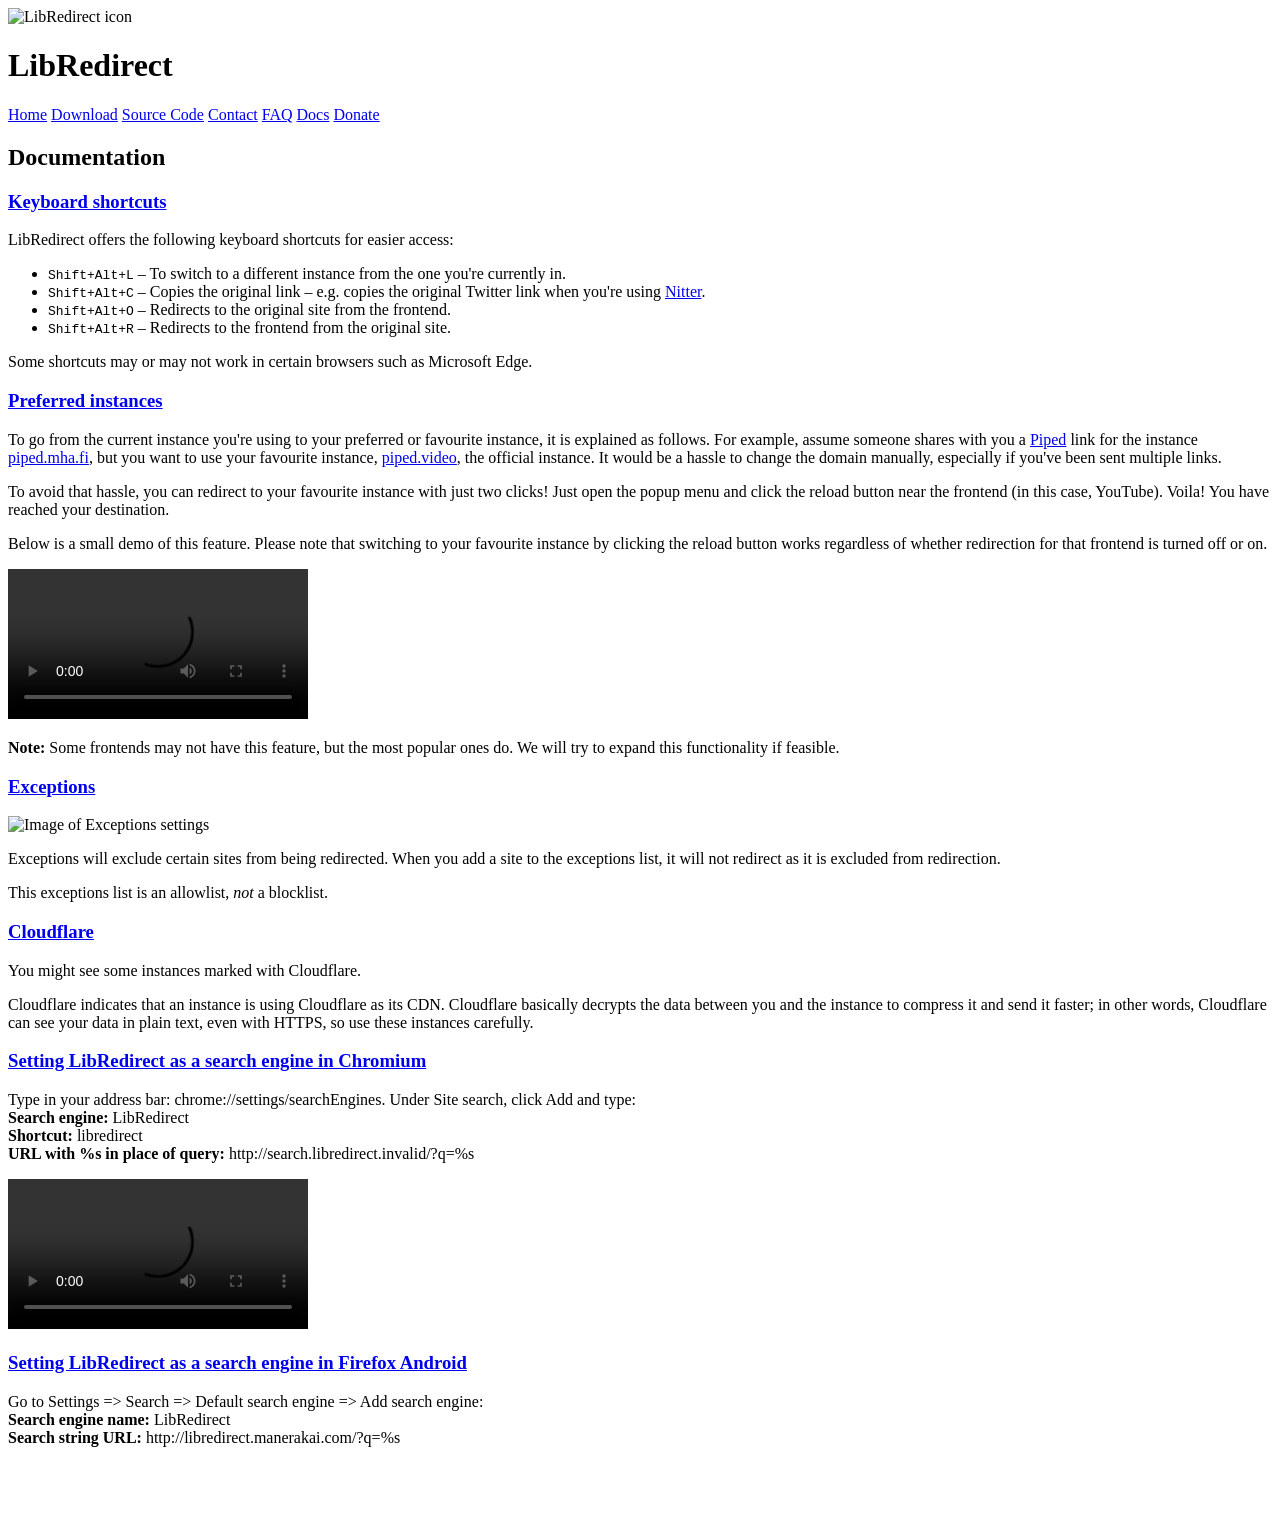
==== docs.html @ ccd25768 "Merge pull request #15 from joaoportela/master Fix invalid/broken links, updated to libredirect.mane" ====
<!DOCTYPE html>
<html lang="en">

<head>
  <meta charset="UTF-8">
  <meta name="viewport" content="width=device-width, initial-scale=1.0">
  <meta name="robots" content="index, follow">
  <link rel="stylesheet" href="css/style.css">
  <link rel="icon" type="image/x-icon" href="img/icon.svg">
  <link rel="canonical" href="https://libredirect.manerakai.com">
  <meta property="og:type" content="website">
  <meta property="og:title" content="LibRedirect – Privacy-friendly Redirector">
  <meta property="og:site_name" content="libredirect.manerakai.com">
  <meta property="og:description"
    content="A web extension that redirects YouTube, Twitter, Instagram, etc. requests to alternative privacy-friendly frontends">
  <title>Docs</title>
  <meta name="referrer" content="same-origin">
  <meta http-equiv="Content-Security-Policy"
    content=" default-src 'none' base-uri 'self' script-src 'none' form-action 'none' frame-ancestors 'none' ">
</head>

<body>
  <div id="body">
    <div id="logo"><img src="img/icon.svg" width="160" height="160" alt="LibRedirect icon">
      <h1>LibRedirect</h1>
    </div>
    <div class="nav_bar">
      <a href="./index.html">Home</a>
      <a href="./download.html">Download</a>
      <a href="./source_code.html">Source Code</a>
      <a href="./contact.html">Contact</a>
      <a href="./faq.html">FAQ</a>
      <a href="./docs.html" style="font-weight: bold;">Docs</a>
      <a href="./donate.html">Donate</a>
    </div>
    <h2>Documentation</h2>
    <h3 id="Keyboard_Shortcuts"><a href="#Keyboard_Shortcuts">Keyboard shortcuts</a></h3>
    <p>LibRedirect offers the following keyboard shortcuts for easier access:</p>
    <ul>
      <li>
        <code>Shift+Alt+L</code> – To switch to a different instance from the one you're currently in.
      </li>
      <li>
        <code>Shift+Alt+C</code> – Copies the original link – e.g. copies the original Twitter link
        when you're using <a href="https://github.com/zedeus/nitter">Nitter</a>.
      </li>
      <li>
        <code>Shift+Alt+O</code> – Redirects to the original site from the frontend.
      </li>
      <li>
        <code>Shift+Alt+R</code> – Redirects to the frontend from the original site.
      </li>
    </ul>
    <p>Some shortcuts may or may not work in certain browsers such as Microsoft Edge.</p>

    <h3 id="preferred"><a href="#preferred">Preferred instances</a></h3>
    <p>To go from the current instance you're using to your preferred or favourite instance, it is explained as follows.
      For example, assume someone shares with you a <a href="https://github.com/TeamPiped/Piped">Piped</a> link for the
      instance
      <a href="https://piped.mha.fi">piped.mha.fi</a>, but you want to use your favourite instance,
      <a href="https://piped.video">piped.video</a>, the official instance. It would be a hassle to change the domain
      manually,
      especially if you've been sent multiple links.
    </p>
    <p>To avoid that hassle, you can redirect to your favourite instance with just two clicks! Just open the
      popup menu and click the reload button near the frontend (in this case, YouTube). Voila! You have reached your
      destination.</p>

    <p>Below is a small demo of this feature. Please note that switching to your favourite instance by clicking the
      reload button
      works regardless of whether redirection for that frontend is turned off or on.</p>
    <video src="./vids/preferred_instances.webm" type="video/webm" controls></video>

    <p><strong>Note:</strong> Some frontends may not have this feature, but the most popular ones do. We
      will try to expand this functionality if feasible.</p>

    <h3 id="exceptions"><a href="#exceptions">Exceptions</a></h3>
    <div><img class="align" src="img/docs/exceptions.webp" alt="Image of Exceptions settings"></div>
    <p>Exceptions will exclude certain sites from being redirected.
      When you add a site to the exceptions list, it will not redirect as it is excluded from redirection.</p>
    <p>This exceptions list is an allowlist, <em>not</em> a blocklist.</p>

    <h3 id="instances"><a href="#instances">Cloudflare</a></h3>
    <p>You might see some instances marked with <span class="color-c">Cloudflare</span>.</p>
    <p>
      <span class="color-c">Cloudflare</span> indicates that an instance is using Cloudflare as its CDN.
      Cloudflare basically decrypts the data between you and the instance to compress it and send it faster;
      in other words, Cloudflare can see your data in plain text, even with HTTPS, so use these instances carefully.
    </p>

    <h3 id="search_engine_chromium"><a href="#search_engine_chromium">Setting LibRedirect as a search engine in
        Chromium</a></h3>
    <p>Type in your address bar: <span class="yellow">chrome://settings/searchEngines</span>. Under
      <span class="yellow">Site search</span>,
      click <span class="yellow">Add</span> and type:
      <br>
      <strong>Search engine:</strong> LibRedirect<br>
      <strong>Shortcut:</strong> libredirect<br>
      <strong>URL with %s in place of query:</strong> http://search.libredirect.invalid/?q=%s
    </p>
    <video src="./vids/chrome_default_seach_engine.webm" type="video/webm" controls></video>

    <h3 id="search_engine_firefox_android"><a href="#search_engine_firefox_android">Setting LibRedirect as a search
        engine in
        Firefox Android</a></h3>
    <p>Go to Settings => Search => Default search engine => Add search engine:<br>
      <strong>Search engine name:</strong> LibRedirect<br>
      <strong>Search string URL:</strong> http://libredirect.manerakai.com/?q=%s
    </p>
    <br><br><br>
  </div>
</body>

</html>
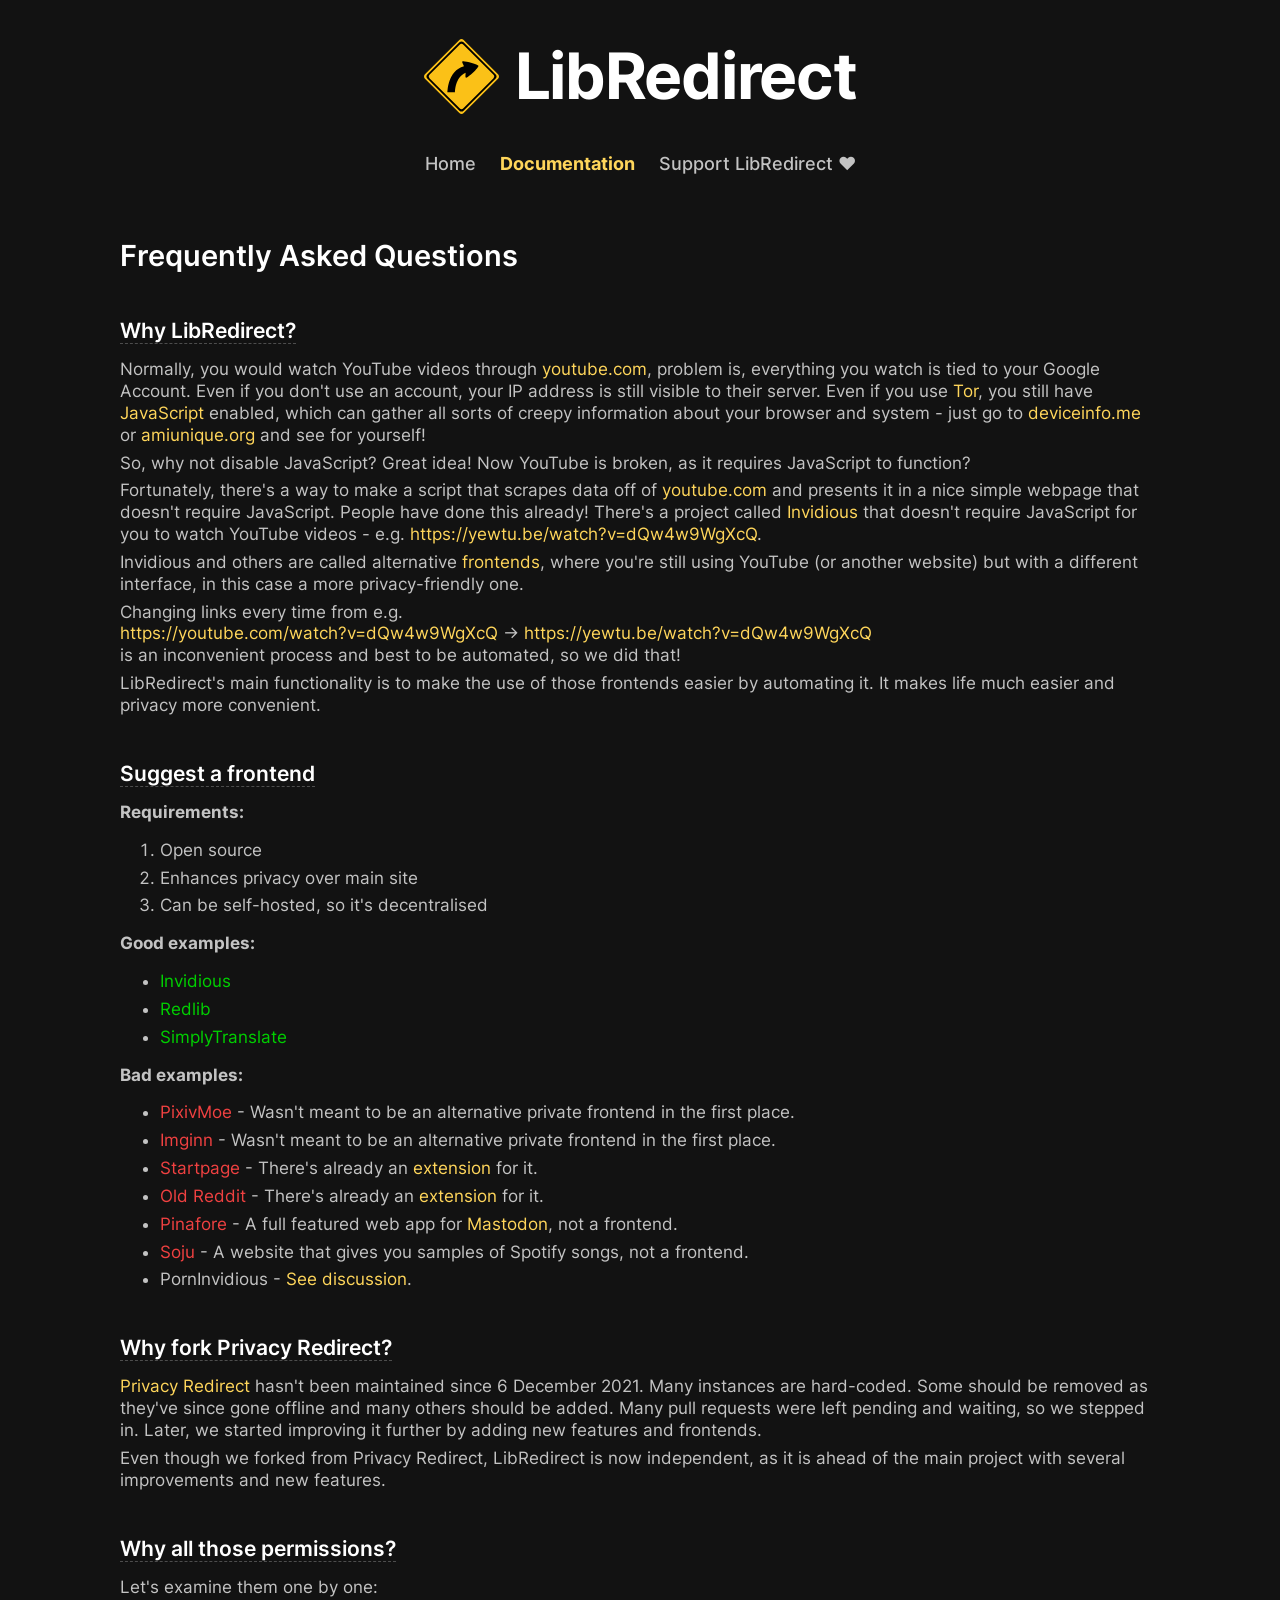
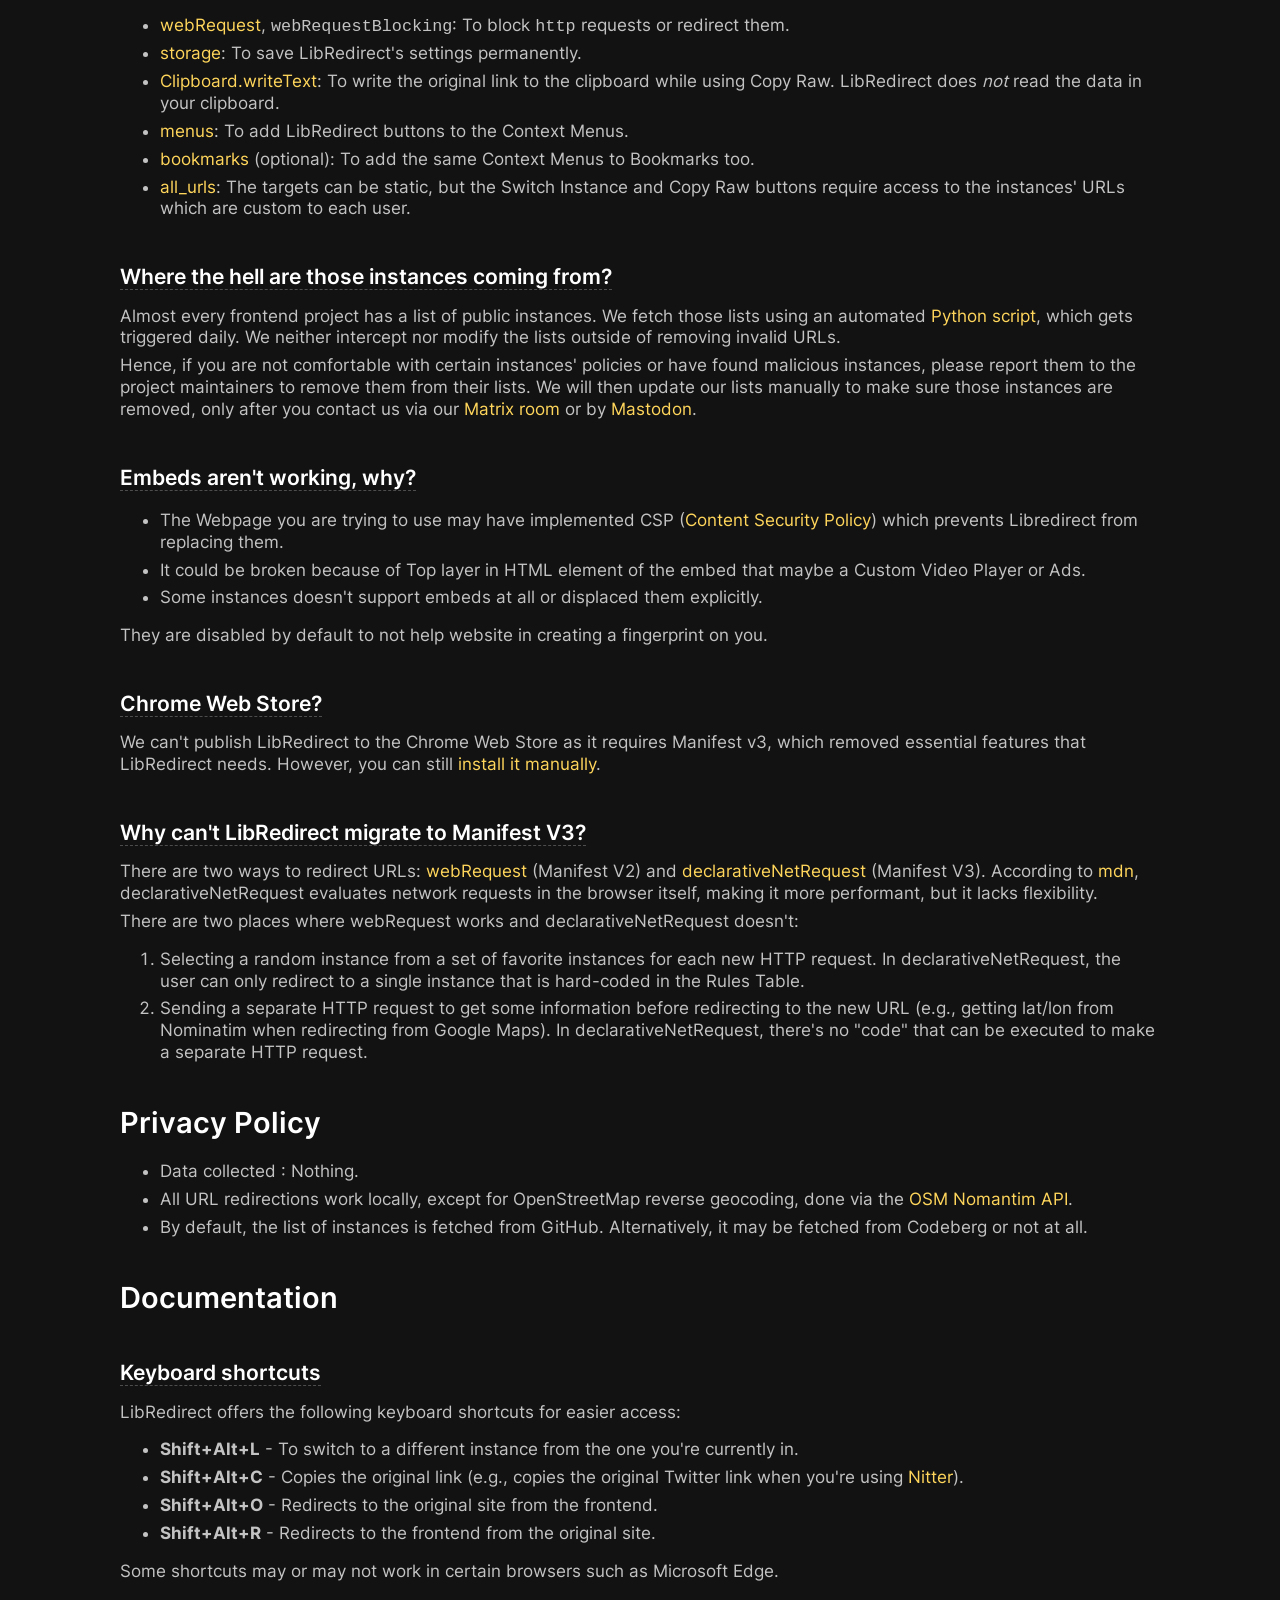
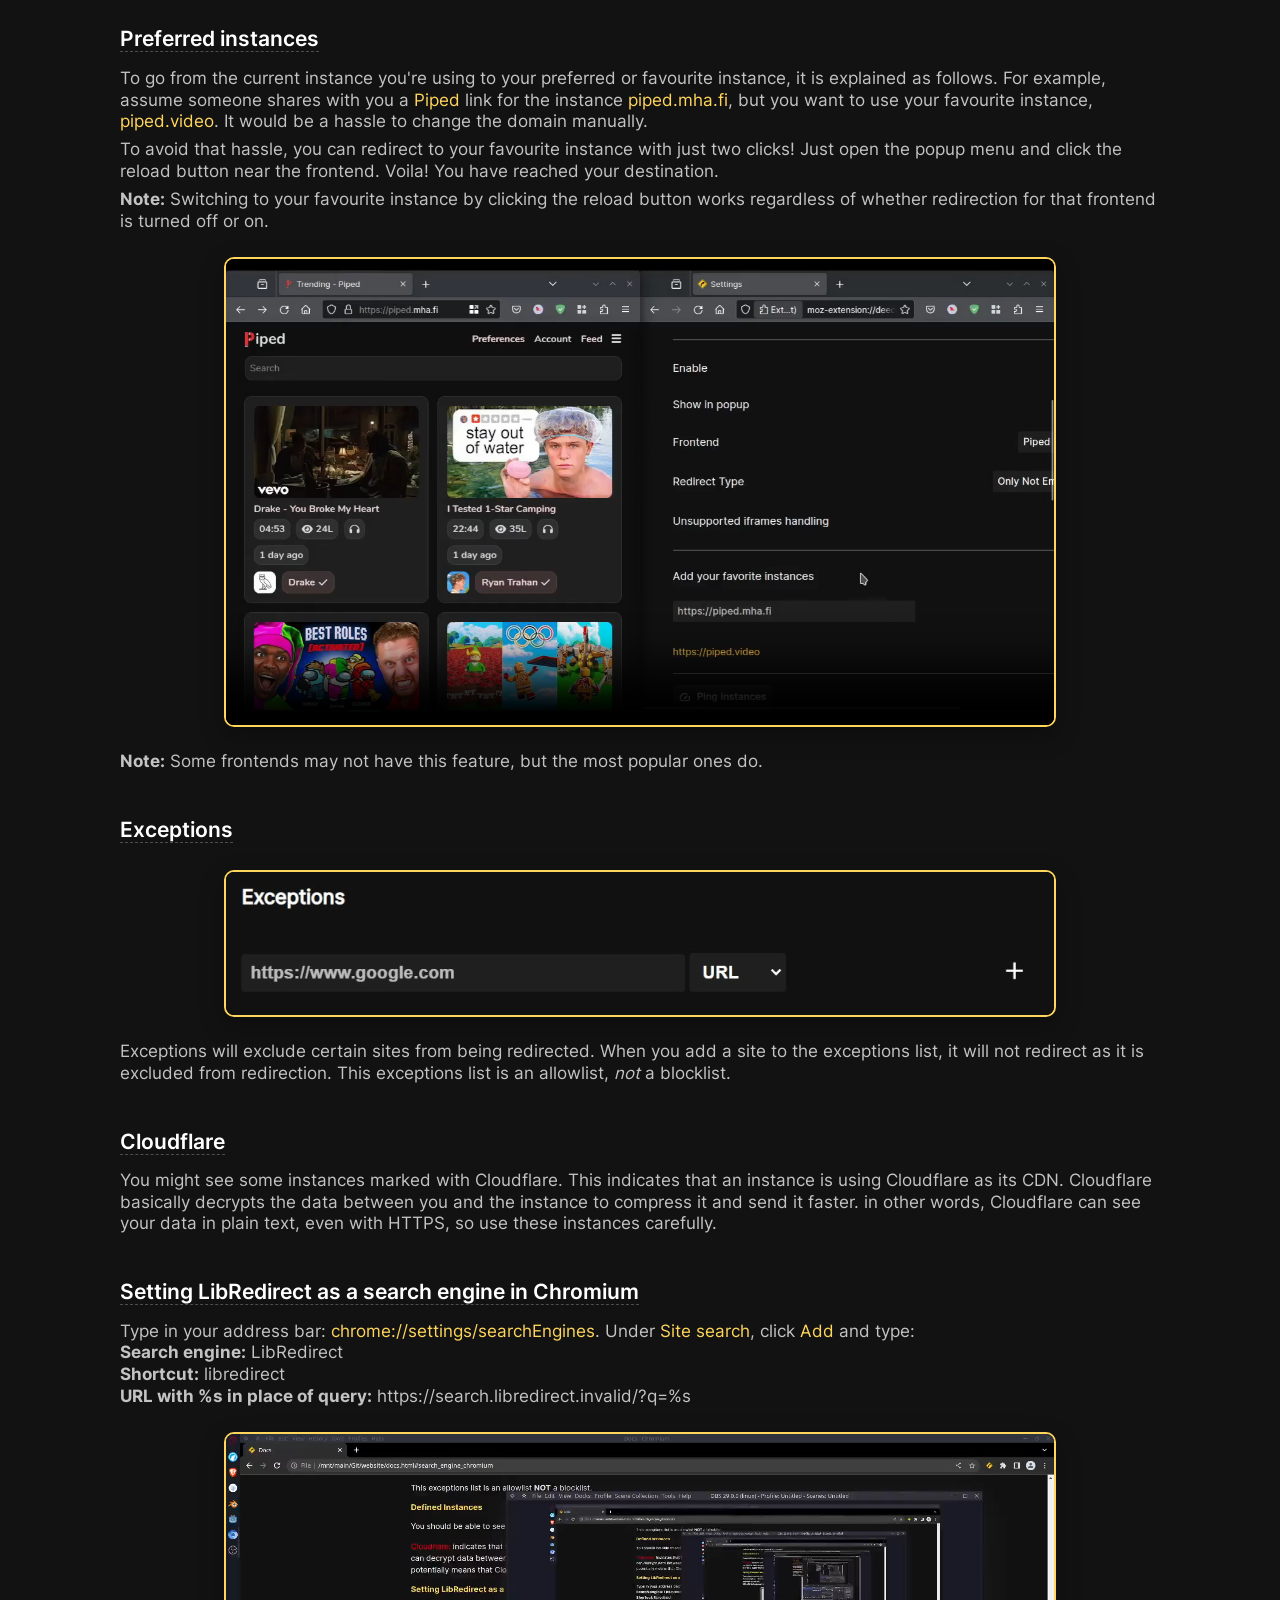
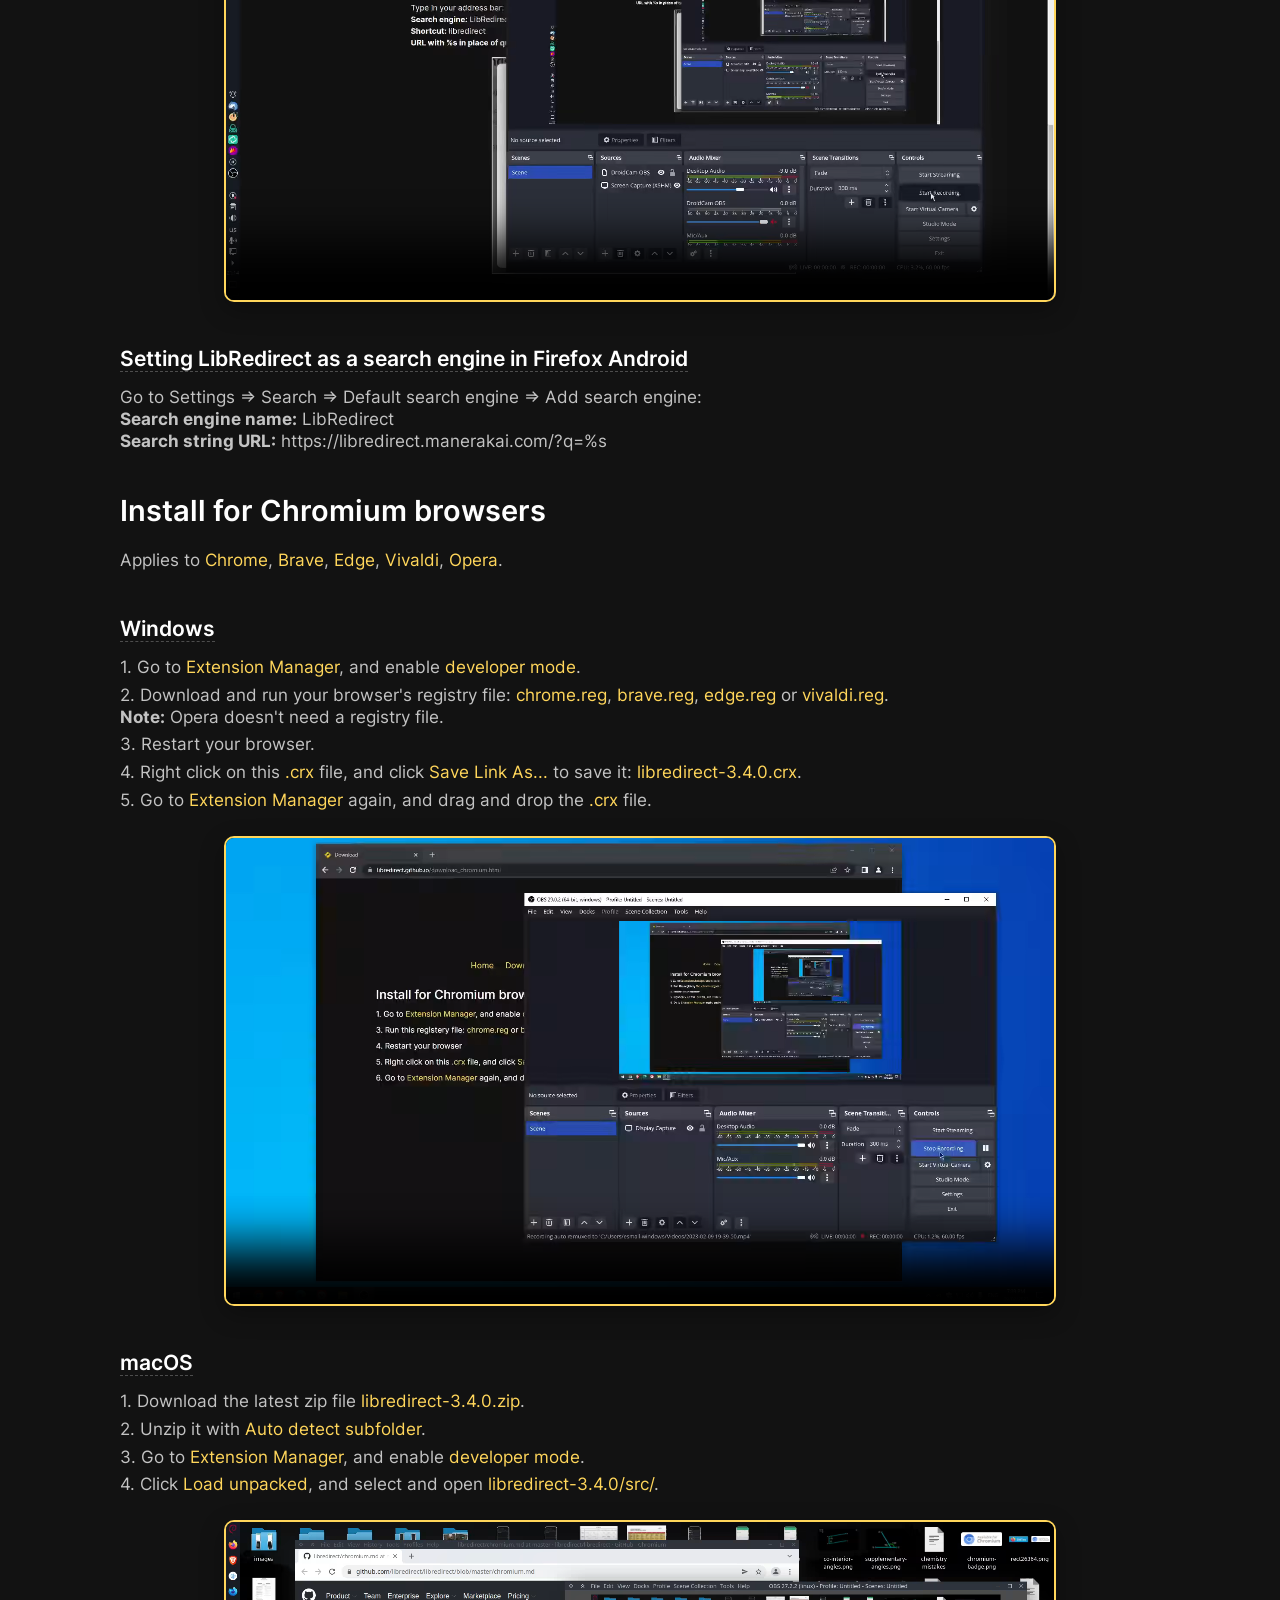
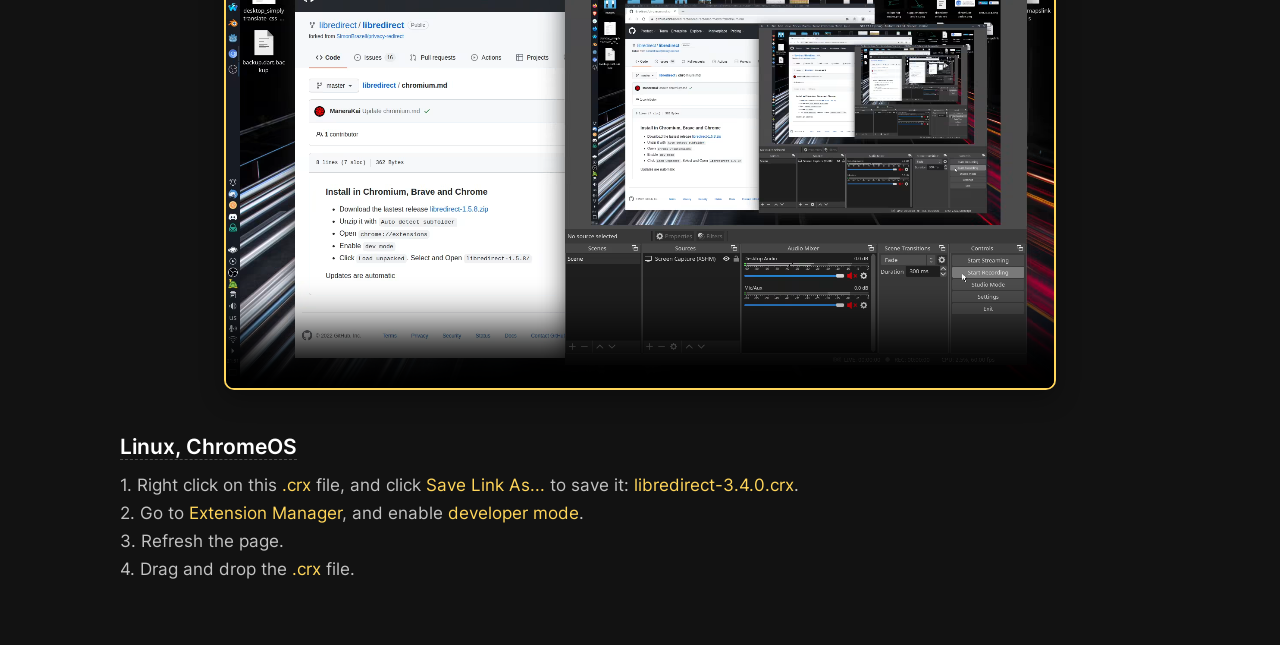
==== commit a825923d: "Update website (#36) Tried to sync website and optimize some parts.  Signed-off-by: koru <koru@cock." ====
--- a/docs.html
+++ b/docs.html
@@ -1,114 +1,214 @@
 <!DOCTYPE html>
 <html lang="en">
-
-<head>
-  <meta charset="UTF-8">
-  <meta name="viewport" content="width=device-width, initial-scale=1.0">
-  <meta name="robots" content="index, follow">
-  <link rel="stylesheet" href="css/style.css">
-  <link rel="icon" type="image/x-icon" href="img/icon.svg">
-  <link rel="canonical" href="https://libredirect.manerakai.com">
-  <meta property="og:type" content="website">
-  <meta property="og:title" content="LibRedirect – Privacy-friendly Redirector">
-  <meta property="og:site_name" content="libredirect.manerakai.com">
-  <meta property="og:description"
-    content="A web extension that redirects YouTube, Twitter, Instagram, etc. requests to alternative privacy-friendly frontends">
-  <title>Docs</title>
-  <meta name="referrer" content="same-origin">
-  <meta http-equiv="Content-Security-Policy"
-    content=" default-src 'none' base-uri 'self' script-src 'none' form-action 'none' frame-ancestors 'none' ">
-</head>
-
-<body>
-  <div id="body">
-    <div id="logo"><img src="img/icon.svg" width="160" height="160" alt="LibRedirect icon">
-      <h1>LibRedirect</h1>
-    </div>
-    <div class="nav_bar">
-      <a href="./index.html">Home</a>
-      <a href="./download.html">Download</a>
-      <a href="./source_code.html">Source Code</a>
-      <a href="./contact.html">Contact</a>
-      <a href="./faq.html">FAQ</a>
-      <a href="./docs.html" style="font-weight: bold;">Docs</a>
-      <a href="./donate.html">Donate</a>
-    </div>
-    <h2>Documentation</h2>
-    <h3 id="Keyboard_Shortcuts"><a href="#Keyboard_Shortcuts">Keyboard shortcuts</a></h3>
-    <p>LibRedirect offers the following keyboard shortcuts for easier access:</p>
-    <ul>
-      <li>
-        <code>Shift+Alt+L</code> – To switch to a different instance from the one you're currently in.
-      </li>
-      <li>
-        <code>Shift+Alt+C</code> – Copies the original link – e.g. copies the original Twitter link
-        when you're using <a href="https://github.com/zedeus/nitter">Nitter</a>.
-      </li>
-      <li>
-        <code>Shift+Alt+O</code> – Redirects to the original site from the frontend.
-      </li>
-      <li>
-        <code>Shift+Alt+R</code> – Redirects to the frontend from the original site.
-      </li>
-    </ul>
-    <p>Some shortcuts may or may not work in certain browsers such as Microsoft Edge.</p>
-
-    <h3 id="preferred"><a href="#preferred">Preferred instances</a></h3>
-    <p>To go from the current instance you're using to your preferred or favourite instance, it is explained as follows.
-      For example, assume someone shares with you a <a href="https://github.com/TeamPiped/Piped">Piped</a> link for the
-      instance
-      <a href="https://piped.mha.fi">piped.mha.fi</a>, but you want to use your favourite instance,
-      <a href="https://piped.video">piped.video</a>, the official instance. It would be a hassle to change the domain
-      manually,
-      especially if you've been sent multiple links.
-    </p>
-    <p>To avoid that hassle, you can redirect to your favourite instance with just two clicks! Just open the
-      popup menu and click the reload button near the frontend (in this case, YouTube). Voila! You have reached your
-      destination.</p>
-
-    <p>Below is a small demo of this feature. Please note that switching to your favourite instance by clicking the
-      reload button
-      works regardless of whether redirection for that frontend is turned off or on.</p>
-    <video src="./vids/preferred_instances.webm" type="video/webm" controls></video>
-
-    <p><strong>Note:</strong> Some frontends may not have this feature, but the most popular ones do. We
-      will try to expand this functionality if feasible.</p>
-
-    <h3 id="exceptions"><a href="#exceptions">Exceptions</a></h3>
-    <div><img class="align" src="img/docs/exceptions.webp" alt="Image of Exceptions settings"></div>
-    <p>Exceptions will exclude certain sites from being redirected.
-      When you add a site to the exceptions list, it will not redirect as it is excluded from redirection.</p>
-    <p>This exceptions list is an allowlist, <em>not</em> a blocklist.</p>
-
-    <h3 id="instances"><a href="#instances">Cloudflare</a></h3>
-    <p>You might see some instances marked with <span class="color-c">Cloudflare</span>.</p>
-    <p>
-      <span class="color-c">Cloudflare</span> indicates that an instance is using Cloudflare as its CDN.
-      Cloudflare basically decrypts the data between you and the instance to compress it and send it faster;
-      in other words, Cloudflare can see your data in plain text, even with HTTPS, so use these instances carefully.
-    </p>
-
-    <h3 id="search_engine_chromium"><a href="#search_engine_chromium">Setting LibRedirect as a search engine in
-        Chromium</a></h3>
-    <p>Type in your address bar: <span class="yellow">chrome://settings/searchEngines</span>. Under
-      <span class="yellow">Site search</span>,
-      click <span class="yellow">Add</span> and type:
-      <br>
-      <strong>Search engine:</strong> LibRedirect<br>
-      <strong>Shortcut:</strong> libredirect<br>
-      <strong>URL with %s in place of query:</strong> http://search.libredirect.invalid/?q=%s
-    </p>
-    <video src="./vids/chrome_default_seach_engine.webm" type="video/webm" controls></video>
-
-    <h3 id="search_engine_firefox_android"><a href="#search_engine_firefox_android">Setting LibRedirect as a search
-        engine in
-        Firefox Android</a></h3>
-    <p>Go to Settings => Search => Default search engine => Add search engine:<br>
-      <strong>Search engine name:</strong> LibRedirect<br>
-      <strong>Search string URL:</strong> http://libredirect.manerakai.com/?q=%s
-    </p>
-    <br><br><br>
-  </div>
-</body>
-
-</html>+	<head>
+		<meta charset="UTF-8">
+		<meta name="viewport" content="width=device-width, initial-scale=1.0">
+		<meta name="robots" content="index, follow">
+		<link rel="stylesheet" href="style.css">
+		<link rel="icon" type="image/x-icon" href="favicon.ico">
+		<link rel="canonical" href="https://libredirect.manerakai.com">
+		<meta property="og:type" content="website">
+		<meta property="og:title" content="LibRedirect - Privacy-friendly Redirector">
+		<meta property="og:site_name" content="libredirect.manerakai.com">
+		<meta property="og:description" content="A web extension that redirects YouTube, Twitter, Instagram, etc. requests to alternative privacy-friendly frontends">
+		<title>LibRedirect - Documentation</title>
+		<meta name="referrer" content="same-origin">
+		<meta http-equiv="Content-Security-Policy" content="default-src 'none'; base-uri 'self'; form-action 'self'; script-src 'none'; style-src 'self' 'unsafe-inline'; img-src 'self'; font-src 'self'; frame-src 'self'; media-src 'self';">
+	</head>
+	<body>
+		<div id="body">
+			<div id="logo">
+				<a href="./index.html">
+					<img src="assets/images/libredirect.svg" width="160" height="160" alt="LibRedirect icon">
+					<h1>LibRedirect</h1>
+				</a>
+			</div>
+			<div class="nav_bar">
+				<a href="./index.html">Home</a>
+				<a href="./docs.html" style="font-weight: bold;">Documentation</a>
+				<a href="./donate.html">Support LibRedirect ❤️</a>
+			</div>
+			<h2 id="faq">Frequently Asked Questions</h2>
+			<h3 id="why_libredirect"><a href="#why_libredirect">Why LibRedirect?</a></h3>
+			<p>Normally, you would watch YouTube videos through <a href="https://www.youtube.com">youtube.com</a>,
+				problem is, everything you watch is tied to your Google Account. Even if you don't use an account, your IP address is still visible to their server.
+				Even if you use <a href="https://www.torproject.org">Tor</a>, you still have <a href="https://en.wikipedia.org/wiki/JavaScript">JavaScript</a>
+				enabled, which can gather all sorts of creepy information about your browser and system - just go to <a href="https://deviceinfo.me">deviceinfo.me</a>
+				or <a href="https://www.amiunique.org">amiunique.org</a>
+				and see for yourself!<br></p>
+			<p>So, why not disable JavaScript? Great idea! Now YouTube is broken, as it requires JavaScript to function?</p>
+			<p>Fortunately, there's a way to make a script that scrapes data off of <a href="https://www.youtube.com/">youtube.com</a>
+				and presents it in a nice simple webpage that doesn't require JavaScript. People have done this already! There's a project called <a href="https://github.com/iv-org/invidious">Invidious</a>
+				that doesn't require JavaScript for you to watch YouTube videos - e.g. <a href="https://yewtu.be/watch?v=dQw4w9WgXcQ">https://yewtu.be/watch?v=dQw4w9WgXcQ</a>.</p>
+			<p>Invidious and others are called alternative <span class="yellow">frontends</span>,
+				where you're still using YouTube (or another website) but with a different interface, in this case a more privacy-friendly one.<br></p>
+			<p>Changing links every time from e.g.<br>
+				<a href="https://youtube.com/watch?v=dQw4w9WgXcQ">https://youtube.com/watch?v=dQw4w9WgXcQ</a>
+				<span>&#8594;</span>
+				<a href="https://yewtu.be/watch?v=dQw4w9WgXcQ">https://yewtu.be/watch?v=dQw4w9WgXcQ</a><br>
+				is an inconvenient process and best to be automated, so we did that!<br></p>
+			<p>LibRedirect's main functionality is to make the use of those frontends easier by automating it. It makes life much easier and privacy more convenient.</p>
+			<h3 id="suggest_frontend"><a href="#suggest_frontend">Suggest a frontend</a></h3>
+			<p><strong>Requirements:</strong></p>
+			<ol><li>Open source</li><li>Enhances privacy over main site</li><li>Can be self-hosted, so it's decentralised</li></ol>
+			<p><strong>Good examples:</strong></p>
+			<ul>
+				<li><a href="https://github.com/iv-org/invidious" class="green">Invidious</a></li>
+				<li><a href="https://github.com/redlib-org/redlib" class="green">Redlib</a></li>
+				<li><a href="https://simple-web.org/projects/simplytranslate.html" class="green">SimplyTranslate</a></li>
+			</ul>
+			<p><strong>Bad examples:</strong></p>
+			<ul>
+				<li><a href="https://pixiv.moe" class="red">PixivMoe</a>
+				- Wasn't meant to be an alternative private frontend in the first place.</li>
+				<li><a href="https://imginn.com" class="red">Imginn</a>
+				- Wasn't meant to be an alternative private frontend in the first place.</li>
+				<li><a href="https://www.startpage.com" class="red">Startpage</a>
+				- There's already an <a href="https://addons.mozilla.org/en-US/firefox/addon/startpage-private-search">extension</a>
+				for it.</li>
+				<li><a href="https://old.reddit.com" class="red">Old Reddit</a>
+				- There's already an <a href="https://addons.mozilla.org/en-US/firefox/addon/old-reddit-redirect">extension</a>
+				for it.</li>
+				<li><a href="https://pinafore.social" class="red">Pinafore</a>
+				- A full featured web app for <a href="https://joinmastodon.org/">Mastodon</a>, not a frontend.</li>
+				<li><a href="https://playsoju.netlify.app/" class="red">Soju</a>
+				- A website that gives you samples of Spotify songs, not a frontend.</li>
+				<li>PornInvidious - <a href="https://codeberg.org/LibRedirect/browser_extension/issues/11#issuecomment-630922">See discussion</a>.</li>
+			</ul>
+			<h3 id="why_fork_privacy_redirect"><a href="#why_fork_privacy_redirect">Why fork Privacy Redirect?</a></h3>
+			<p><a href="https://github.com/SimonBrazell/privacy-redirect">Privacy Redirect</a>
+			hasn't been maintained since 6 December 2021. Many instances are hard-coded.
+			Some should be removed as they've since gone offline and many others should be added. Many pull requests were left pending and waiting, so we stepped in.
+			Later, we started improving it further by adding new features and frontends.</p>
+			<p>Even though we forked from Privacy Redirect, LibRedirect is now independent,
+				as it is ahead of the main project with several improvements and new features.</p>
+			<h3 id="why_all_those_permissions"><a href="#why_all_those_permissions">Why all those permissions?</a></h3>
+			<p>Let's examine them one by one:</p>
+			<ul>
+				<li><a href="https://developer.mozilla.org/en-US/docs/Mozilla/Add-ons/WebExtensions/API/webRequest">webRequest</a>, <code>webRequestBlocking</code>: To block <code>http</code>
+				requests or redirect them.</li>
+				<li><a href="https://developer.mozilla.org/en-US/docs/Mozilla/Add-ons/WebExtensions/API/storage">storage</a>: To save LibRedirect's settings permanently.</li>
+				<li><a href="https://developer.mozilla.org/en-US/docs/Web/API/Clipboard/writeText">Clipboard.writeText</a>:
+				To write the original link to the clipboard while using Copy Raw. LibRedirect does <em>not</em>
+				read the data in your clipboard.</li>
+				<li><a href="https://developer.mozilla.org/en-US/docs/Mozilla/Add-ons/WebExtensions/API/menus">menus</a>: To add LibRedirect buttons to the Context Menus.</li>
+				<li><a href="https://developer.mozilla.org/en-US/docs/Mozilla/Add-ons/WebExtensions/API/bookmarks">bookmarks</a>
+				(optional): To add the same Context Menus to Bookmarks too.</li>
+				<li><a href="https://developer.mozilla.org/en-US/docs/Mozilla/Add-ons/WebExtensions/Match_patterns">all_urls</a>: The targets can be static,
+				but the Switch Instance and Copy Raw buttons require access to the instances' URLs which are custom to each user.</li>
+			</ul>
+			<h3 id="where_the_hell_are_those_instances_coming_from"><a href="#where_the_hell_are_those_instances_coming_from">Where the hell are those instances coming from?</a></h3>
+			<p>Almost every frontend project has a list of public instances. We fetch those lists using an automated <a href="https://github.com/libredirect/instances">Python script</a>,
+				which gets triggered daily. We neither intercept nor modify the lists outside of removing invalid URLs.</p>
+			<p>Hence, if you are not comfortable with certain instances' policies or have found malicious instances, please report them to the project maintainers to remove them from their lists.
+				We will then update our lists manually to make sure those instances are removed, only after you contact us via our <a href="https://matrix.to/#/#libredirect:matrix.org">Matrix room</a>
+				or by <a href="https://fosstodon.org/@libredirect">Mastodon</a>.</p>
+			<h3 id="embeds"><a href="#embeds">Embeds aren't working, why?</a></h3>
+			<ul>
+				<li>The Webpage you are trying to use may have implemented CSP (<a href="https://developer.mozilla.org/en-US/docs/Web/HTTP/CSP">Content Security Policy</a>) which prevents Libredirect from replacing them.</li>
+				<li>It could be broken because of Top layer in HTML element of the embed that maybe a Custom Video Player or Ads.</li>
+				<li>Some instances doesn't support embeds at all or displaced them explicitly.</li>
+			</ul>
+			<p>They are disabled by default to not help website in creating a fingerprint on you.</p>
+			<h3 id="chrome_web_store"><a href="#chrome_web_store">Chrome Web Store?</a></h3>
+			<p>We can't publish LibRedirect to the Chrome Web Store as it requires Manifest v3, which removed essential features that LibRedirect needs. However, you can still <a href="#chromium-install">install it manually</a>.</p>
+			<h3 id="mv3"><a href="#mv3">Why can't LibRedirect migrate to Manifest V3?</a></h3>
+			<p>There are two ways to redirect URLs: <a href="https://developer.mozilla.org/en-US/docs/Mozilla/Add-ons/WebExtensions/API/webRequest">webRequest</a>
+				(Manifest V2) and <a href="https://developer.mozilla.org/en-US/docs/Mozilla/Add-ons/WebExtensions/API/declarativeNetRequest">declarativeNetRequest</a>
+				(Manifest V3). According to <a href="https://developer.mozilla.org/en-US/docs/Mozilla/Add-ons/WebExtensions/API/declarativeNetRequest#comparison_with_the_webrequest_api">mdn</a>,
+				declarativeNetRequest evaluates network requests in the browser itself, making it more performant, but it lacks flexibility.</p>
+			<p>There are two places where webRequest works and declarativeNetRequest doesn't:</p>
+			<ol>
+				<li>Selecting a random instance from a set of favorite instances for each new HTTP request. In declarativeNetRequest,
+					the user can only redirect to a single instance that is hard-coded in the Rules Table.</li>
+				<li>Sending a separate HTTP request to get some information before redirecting to the new URL (e.g., getting lat/lon from Nominatim when redirecting from Google Maps).
+					In declarativeNetRequest, there's no "code" that can be executed to make a separate HTTP request.</li>
+			</ol>
+			<h2 id="privacy-policy">Privacy Policy</h2>
+			<ul>
+				<li>Data collected : Nothing.</li>
+				<li>All URL redirections work locally, except for OpenStreetMap reverse geocoding, done via the <a href="https://nominatim.org/release-docs/develop/api/Overview">OSM Nomantim API</a>.</li>
+				<li>By default, the list of instances is fetched from GitHub. Alternatively, it may be fetched from Codeberg or not at all.</li>
+			</ul>
+			<h2 id="documentation">Documentation</h2>
+			<h3 id="keyboard-shortcuts"><a href="#keyboard-shortcuts">Keyboard shortcuts</a></h3>
+			<p>LibRedirect offers the following keyboard shortcuts for easier access:</p>
+			<ul>
+				<li><strong>Shift+Alt+L</strong>
+				- To switch to a different instance from the one you're currently in.</li>
+				<li><strong>Shift+Alt+C</strong>
+				- Copies the original link (e.g., copies the original Twitter link when you're using <a href="https://github.com/zedeus/nitter">Nitter</a>).</li>
+				<li><strong>Shift+Alt+O</strong>
+				- Redirects to the original site from the frontend.</li>
+				<li><strong>Shift+Alt+R</strong>
+				- Redirects to the frontend from the original site.</li>
+			</ul>
+			<p>Some shortcuts may or may not work in certain browsers such as Microsoft Edge.</p>
+			<h3 id="preferred"><a href="#preferred">Preferred instances</a></h3>
+			<p>To go from the current instance you're using to your preferred or favourite instance, it is explained as follows. For example, assume someone shares with you a <a href="https://github.com/TeamPiped/Piped">Piped</a>
+				link for the instance <a href="https://piped.mha.fi">piped.mha.fi</a>, but you want to use your favourite instance, <a href="https://piped.video">piped.video</a>. It would be a hassle to change the domain manually.</p>
+			<p>To avoid that hassle, you can redirect to your favourite instance with just two clicks! Just open the popup menu and click the reload button near the frontend. Voila! You have reached your destination.</p>
+			<p><strong>Note:</strong>
+			Switching to your favourite instance by clicking the reload button works regardless of whether redirection for that frontend is turned off or on.</p>
+			<video src="./assets/videos/preferred_instances.webm" controls></video>
+			<p><strong>Note:</strong>
+			Some frontends may not have this feature, but the most popular ones do.</p>
+			<h3 id="exceptions"><a href="#exceptions">Exceptions</a></h3>
+			<div><img class="align" src="assets/images/exceptions.webp" alt="Image of Exceptions settings"></div>
+			<p>Exceptions will exclude certain sites from being redirected. When you add a site to the exceptions list, it will not redirect as it is excluded from redirection. This exceptions list is an allowlist, <em>not</em>
+				a blocklist.</p>
+			<h3 id="instances"><a href="#instances">Cloudflare</a></h3>
+			<!-- TODO: see https://codeberg.org/LibRedirect/website/pulls/36#issuecomment-24543720 -->
+			<p>You might see some instances marked with <span class="color-c">Cloudflare</span>.
+				This indicates that an instance is using Cloudflare as its CDN.
+				Cloudflare basically decrypts the data between you and the instance to compress it and send it faster.
+				in other words, Cloudflare can see your data in plain text, even with HTTPS, so use these instances carefully.</p>
+			<h3 id="search_engine_chromium"><a href="#search_engine_chromium">Setting LibRedirect as a search engine in Chromium</a></h3>
+			<p>Type in your address bar: <span class="yellow">chrome://settings/searchEngines</span>. Under <span class="yellow">Site search</span>, click <span class="yellow">Add</span>
+				and type:<br>
+				<strong>Search engine:</strong>
+				LibRedirect<br>
+				<strong>Shortcut:</strong>
+				libredirect<br>
+				<strong>URL with %s in place of query:</strong>
+				https://search.libredirect.invalid/?q=%s</p>
+			<video src="./assets/videos/chrome_default_search_engine.webm" controls></video>
+			<h3 id="search_engine_firefox_android"><a href="#search_engine_firefox_android">Setting LibRedirect as a search engine in Firefox Android</a></h3>
+			<p>Go to Settings => Search => Default search engine => Add search engine:<br>
+				<strong>Search engine name:</strong>
+				LibRedirect<br>
+				<strong>Search string URL:</strong>
+				https://libredirect.manerakai.com/?q=%s</p>
+			<h2 id="chromium-install">Install for Chromium browsers</h2>
+			<p>Applies to <a href="https://www.google.com/chrome">Chrome</a>, <a href="https://brave.com">Brave</a>, <a href="https://www.microsoft.com/en-us/edge">Edge</a>, <a href="https://vivaldi.com">Vivaldi</a>, <a href="https://www.opera.com">Opera</a>.</p>
+			<h3 id="windows"><a href="#windows">Windows</a></h3>
+			<p>1. Go to <span class="yellow">Extension Manager</span>, and enable <span class="yellow">developer mode</span>.</p>
+			<p>2. Download and run your browser's registry file: <a href="./assets/reg/chrome.reg" download>chrome.reg</a>, <a href="./assets/reg/brave.reg" download>brave.reg</a>, <a href="./assets/reg/edge.reg" download>edge.reg</a>
+				or <a href="./assets/reg/vivaldi.reg" download>vivaldi.reg</a>.<br>
+				<strong>Note:</strong>
+				Opera doesn't need a registry file.</p>
+			<p>3. Restart your browser.</p>
+			<p>4. Right click on this <span class="yellow">.crx</span>
+				file, and click <span class="yellow">Save Link As...</span>
+				to save it: <a href="https://github.com/libredirect/browser_extension/releases/download/v3.4.0/libredirect-3.4.0.crx">libredirect-3.4.0.crx</a>.</p>
+			<p>5. Go to <span class="yellow">Extension Manager</span>
+				again, and drag and drop the <span class="yellow">.crx</span>
+				file.</p>
+			<video src="./assets/videos/install_chromium.webm" controls></video>
+			<h3 id="mac"><a href="#mac">macOS</a></h3>
+			<p>1. Download the latest zip file <a href="https://github.com/libredirect/browser_extension/releases/download/v3.4.0/libredirect-3.4.0.zip">libredirect-3.4.0.zip</a>.</p>
+			<p>2. Unzip it with <span class="yellow">Auto detect subfolder</span>.</p>
+			<p>3. Go to <span class="yellow">Extension Manager</span>, and enable <span class="yellow">developer mode</span>.</p>
+			<p>4. Click <span class="yellow">Load unpacked</span>, and select and open <span class="yellow">libredirect-3.4.0/src/</span>.</p>
+			<video src="./assets/videos/install_chrome_load_unpacked.webm" controls></video>
+			<h3 id="linux"><a href="#linux">Linux, ChromeOS</a></h3>
+			<p>1. Right click on this <span class="yellow">.crx</span>
+				file, and click <span class="yellow">Save Link As...</span>
+				to save it: <a href="https://github.com/libredirect/browser_extension/releases/download/v3.4.0/libredirect-3.4.0.crx">libredirect-3.4.0.crx</a>.</p>
+			<p>2. Go to <span class="yellow">Extension Manager</span>, and enable <span class="yellow">developer mode</span>.</p>
+			<p>3. Refresh the page.</p>
+			<p>4. Drag and drop the <span class="yellow">.crx</span>
+				file.</p>
+		</div>
+	</body>
+</html>
--- a/style.css
+++ b/style.css
@@ -0,0 +1,446 @@
+:root {
+  --text: #ffffff;
+  --text-muted: #c3c3c3;
+  --bg-main: #121212;
+  --bg-secondary: #202020;
+  --active: #ffd65b;
+  --danger: #f04141;
+  --success: #00cf00;
+  --border: #4d4d4d;
+  --radius-sm: 4px;
+  --radius-md: 10px;
+  --radius-lg: 16px;
+  --transition: 0.2s cubic-bezier(0.4, 0, 0.2, 1);
+}
+
+*,
+*::before,
+*::after {
+  box-sizing: border-box;
+}
+
+html {
+  scroll-behavior: smooth;
+}
+
+@font-face {
+  font-family: "Inter";
+  src: url("./assets/fonts/Inter.ttf") format("truetype");
+  font-weight: 400 700;
+  font-style: normal;
+  font-display: swap;
+}
+
+body {
+  margin: 0;
+  padding: 0;
+  font-family: "Inter";
+  background-color: var(--bg-main);
+  color: var(--text);
+  line-height: 1.6;
+  overflow-x: hidden;
+  -webkit-font-smoothing: antialiased;
+}
+
+::selection {
+  background-color: var(--active);
+  color: var(--bg-main);
+}
+
+#body {
+  width: 100%;
+  max-width: 1080px;
+  margin: 0 auto;
+  padding: 0 20px 60px;
+}
+
+#logo {
+  margin-top: 25px;
+  margin-bottom: 5px;
+  text-align: center;
+}
+
+#logo a {
+  display: inline-flex;
+  align-items: center;
+  justify-content: center;
+  gap: 1em;
+  text-decoration: none;
+  color: inherit;
+  transition: opacity var(--transition);
+}
+
+#logo a:hover {
+  opacity: 0.8;
+}
+
+#logo img {
+  width: 75px;
+  height: auto;
+}
+
+#logo h1 {
+  font-size: 4rem;
+  font-weight: 700;
+  margin: 0;
+  letter-spacing: -0.02em;
+}
+
+.nav_bar {
+  display: flex;
+  flex-wrap: wrap;
+  justify-content: center;
+  margin: auto;
+  max-width: 800px;
+  padding: 10px;
+  border-radius: var(--radius-lg);
+}
+
+.nav_bar a {
+  font-size: 1.1rem;
+  font-weight: 500;
+  color: var(--text-muted);
+  text-decoration: none !important;
+  padding: 8px 12px;
+  border-radius: var(--radius-sm);
+  transition: color var(--transition), background-color var(--transition);
+}
+
+.nav_bar a:hover,
+.nav_bar a[style*="font-weight: bold"] {
+  color: var(--active);
+  text-decoration: none !important;
+}
+
+h2 {
+  font-size: 1.8rem;
+  font-weight: 600;
+  margin-top: 40px;
+  margin-bottom: 20px;
+  line-height: 1.3;
+}
+
+h3 {
+  font-size: 1.3rem;
+  font-weight: 600;
+  margin-top: 40px;
+  margin-bottom: 12px;
+  color: var(--text);
+}
+
+h3 a {
+  color: var(--text);
+  text-decoration: none;
+  border-bottom: 1px dashed var(--border);
+  transition: border-color var(--transition), color var(--transition);
+}
+
+h3 a:hover {
+  color: var(--active);
+  border-color: var(--active);
+}
+
+h3.title {
+  font-size: 1.4rem;
+  font-weight: 400;
+  text-align: center;
+  color: var(--text-muted);
+  margin-bottom: 40px;
+}
+
+p,
+li {
+  font-size: 1.05rem;
+  line-height: 1.3;
+  margin: 6px 0;
+  color: var(--text-muted);
+}
+
+a {
+  color: var(--active);
+  text-decoration: none;
+}
+
+a:hover {
+  text-decoration: underline;
+  text-underline-offset: 3px;
+}
+
+img.align,
+video {
+  display: block;
+  max-width: 100%;
+  width: 80%;
+  height: auto;
+  margin: 24px auto;
+  border: 2px solid var(--active);
+  border-radius: var(--radius-md);
+  box-shadow: 0 8px 24px rgba(0, 0, 0, 0.3);
+  object-fit: contain;
+}
+
+a.badge,
+a.badge_medium {
+  display: inline-block;
+  transition: transform var(--transition);
+}
+
+a.badge:hover,
+a.badge_medium:hover {
+  transform: translateY(-2px);
+}
+
+a.badge img {
+  height: 60px;
+  width: auto;
+  margin-right: 12px;
+}
+
+a.badge_medium img {
+  height: 50px;
+  width: auto;
+  margin: 0 8px;
+}
+
+ul.clear {
+  list-style: none;
+  margin: 0;
+  padding: 0;
+  display: grid;
+  gap: 12px;
+}
+
+ul.clear li {
+  margin: 0;
+  padding: 12px 16px;
+  background: var(--bg-secondary);
+  border-radius: var(--radius-sm);
+  transition: background-color var(--transition);
+}
+
+ul.clear span {
+  color: var(--text-muted);
+  margin: 0 8px;
+}
+
+#description {
+  display: flex;
+  flex-wrap: wrap;
+  justify-content: space-between;
+  align-items: flex-start;
+  gap: 40px;
+  margin-top: 40px;
+}
+
+#description > div:first-child {
+  flex: 1;
+  min-width: 300px;
+}
+
+#description #popup {
+  flex-shrink: 0;
+  width: 250px;
+  height: 726px;
+  position: sticky;
+  top: 20px;
+}
+
+#popup iframe {
+  width: 230px;
+  height: 616px;
+  border: none;
+  border-radius: var(--radius-md);
+  outline: 1px solid var(--border);
+  box-shadow: 0 12px 32px rgba(0, 0, 0, 0.4);
+  transform: scale(1.1);
+  transform-origin: 0 0;
+  overflow: hidden;
+  background: var(--bg-main);
+}
+
+.yellow {
+  color: var(--active);
+}
+.red {
+  color: var(--danger);
+}
+.green {
+  color: var(--success);
+}
+.mono {
+  font-family: "Fira Code", "Consolas", monospace;
+  word-break: break-all;
+  background: var(--bg-secondary);
+  padding: 2px 6px;
+  border-radius: var(--radius-sm);
+  font-size: 0.9em;
+}
+.active {
+  color: var(--active);
+}
+
+.left-content {
+  text-align: left;
+}
+
+.center-content {
+  text-align: center;
+}
+
+.center-content p {
+  max-width: 700px;
+  margin-left: auto;
+  margin-right: auto;
+}
+
+@media (max-width: 1080px) {
+  #description {
+    flex-direction: column;
+    align-items: center;
+  }
+
+  #description > div:first-child {
+    width: 100%;
+  }
+
+  #description #popup {
+    width: 100%;
+    height: auto;
+    display: flex;
+    justify-content: center;
+    position: static;
+    margin-top: 20px;
+  }
+
+  #popup iframe {
+    transform: scale(1);
+    width: 100%;
+    max-width: 300px;
+    height: auto;
+    aspect-ratio: 230 / 616;
+  }
+
+  #logo h1 {
+    font-size: 2rem;
+  }
+  #logo img {
+    width: 60px;
+  }
+
+  .nav_bar {
+    gap: 8px 16px;
+    padding: 16px;
+  }
+
+  .nav_bar a {
+    font-size: 1rem;
+  }
+}
+
+body.popup {
+  --active: #fbc117;
+  line-height: normal;
+}
+
+body.popup a {
+  color: var(--text);
+  text-decoration: none;
+  transition: none;
+}
+
+body.popup a:hover {
+  color: var(--active);
+  text-decoration: none;
+}
+
+body.popup img,
+body.popup svg {
+  margin-right: 10px;
+  height: 26px;
+  width: 26px;
+  color: var(--text);
+}
+
+body.popup .title {
+  display: flex;
+  align-items: center;
+}
+
+body.popup .button {
+  justify-content: space-between;
+  width: 100%;
+  cursor: pointer;
+  transition: all 0.1s;
+}
+
+body.popup .button svg {
+  width: auto;
+  height: auto;
+  margin-right: 5px;
+}
+
+body.popup .button:hover svg {
+  color: var(--active);
+}
+
+body.popup .button:active {
+  transform: translateY(1px);
+}
+
+body.popup .some-block {
+  padding: 0 15px;
+  display: flex;
+  align-items: center;
+  justify-content: space-between;
+  margin: 10px 0;
+}
+
+body.popup h4 {
+  margin: 0;
+  font-size: 18px;
+}
+
+body.popup hr {
+  height: 2px;
+  margin: 0 15px;
+  background-color: var(--border);
+  border: none;
+}
+
+body.popup .space {
+  height: 10px;
+}
+
+/* Switch checkboxes */
+body.popup input[type="checkbox"] {
+  appearance: none;
+  -webkit-appearance: none;
+  width: 46px;
+  height: 23px;
+  background-color: var(--text-muted);
+  border-radius: 50px;
+  transition: 0.4s;
+  cursor: pointer;
+}
+
+body.popup input[type="checkbox"]:checked {
+  background-color: var(--active);
+}
+
+body.popup input[type="checkbox"]::before {
+  content: "";
+  display: inline-block;
+  width: 18px;
+  height: 18px;
+  box-sizing: border-box;
+  position: relative;
+  top: 2.5px;
+  left: 3.5px;
+  background-color: white;
+  border-radius: 50%;
+  transition: 0.3s;
+}
+
+body.popup input[type="checkbox"]:checked::before {
+  left: 24px;
+}
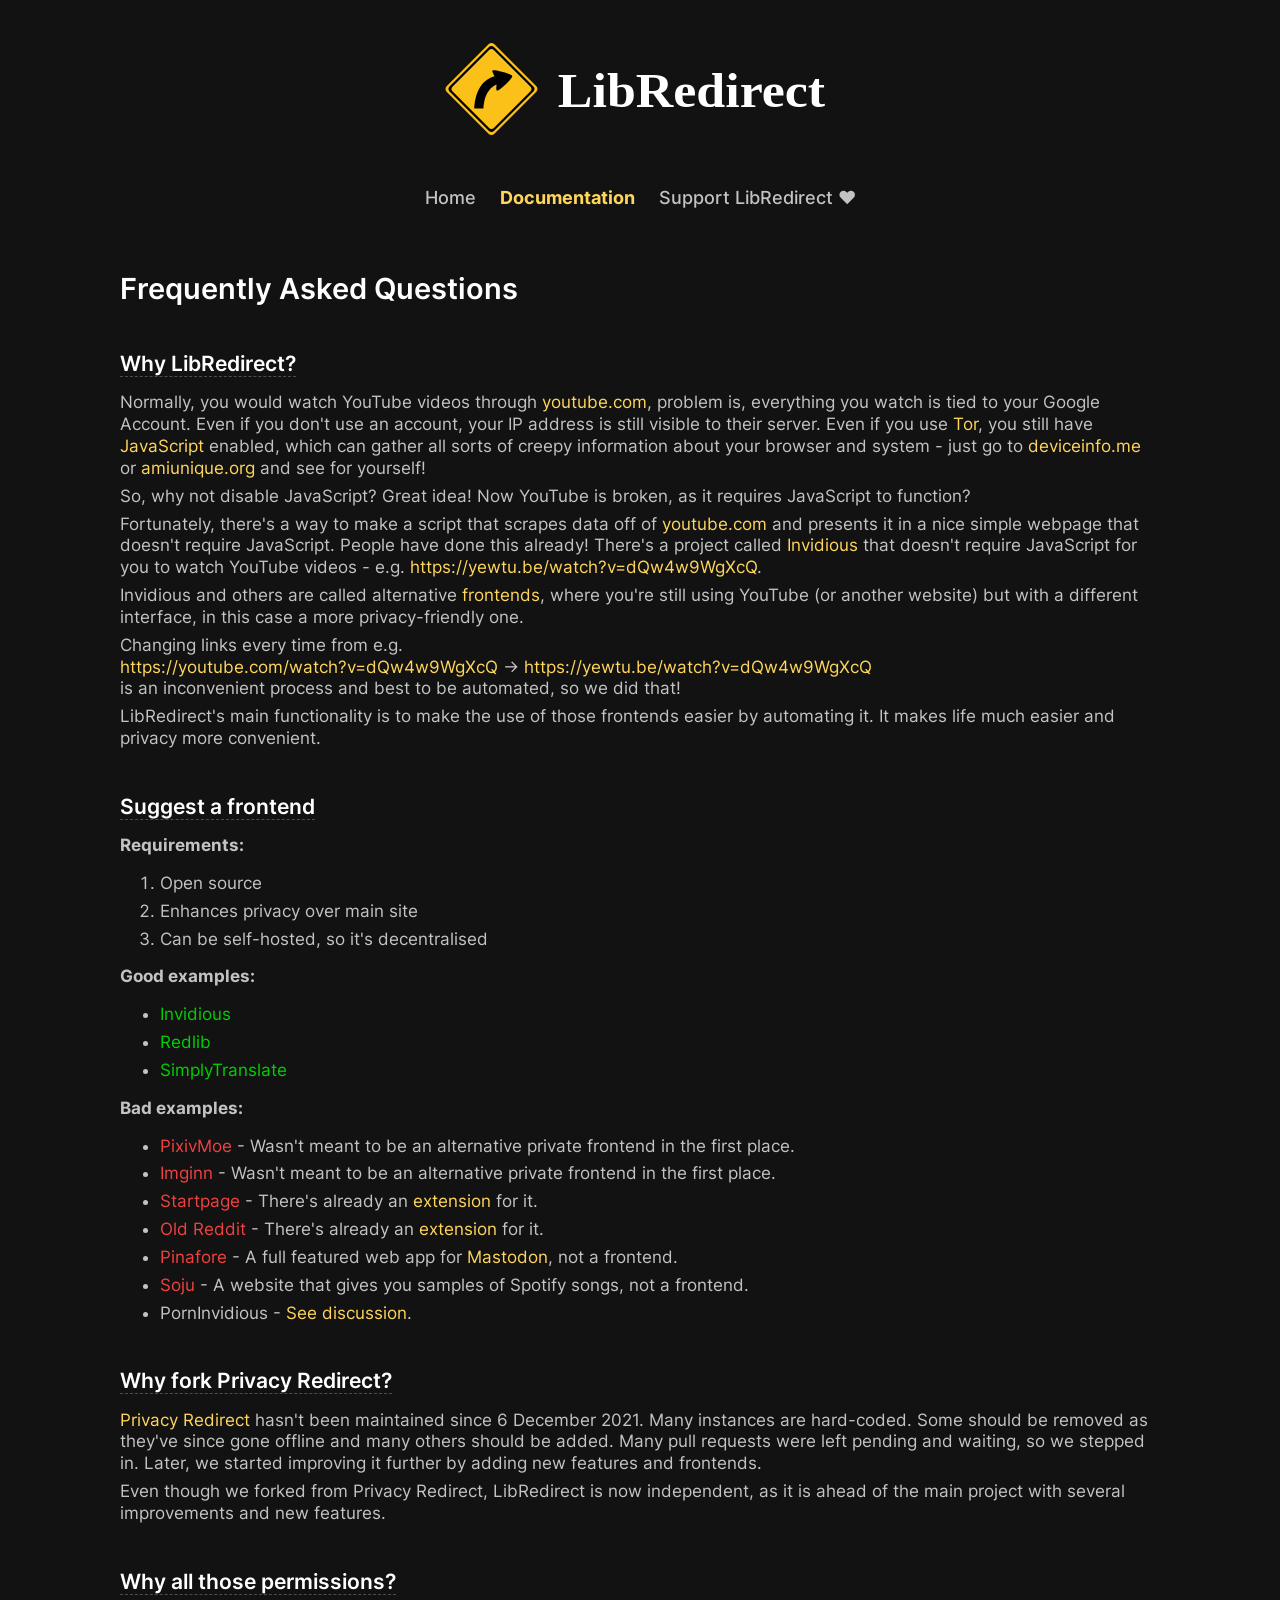
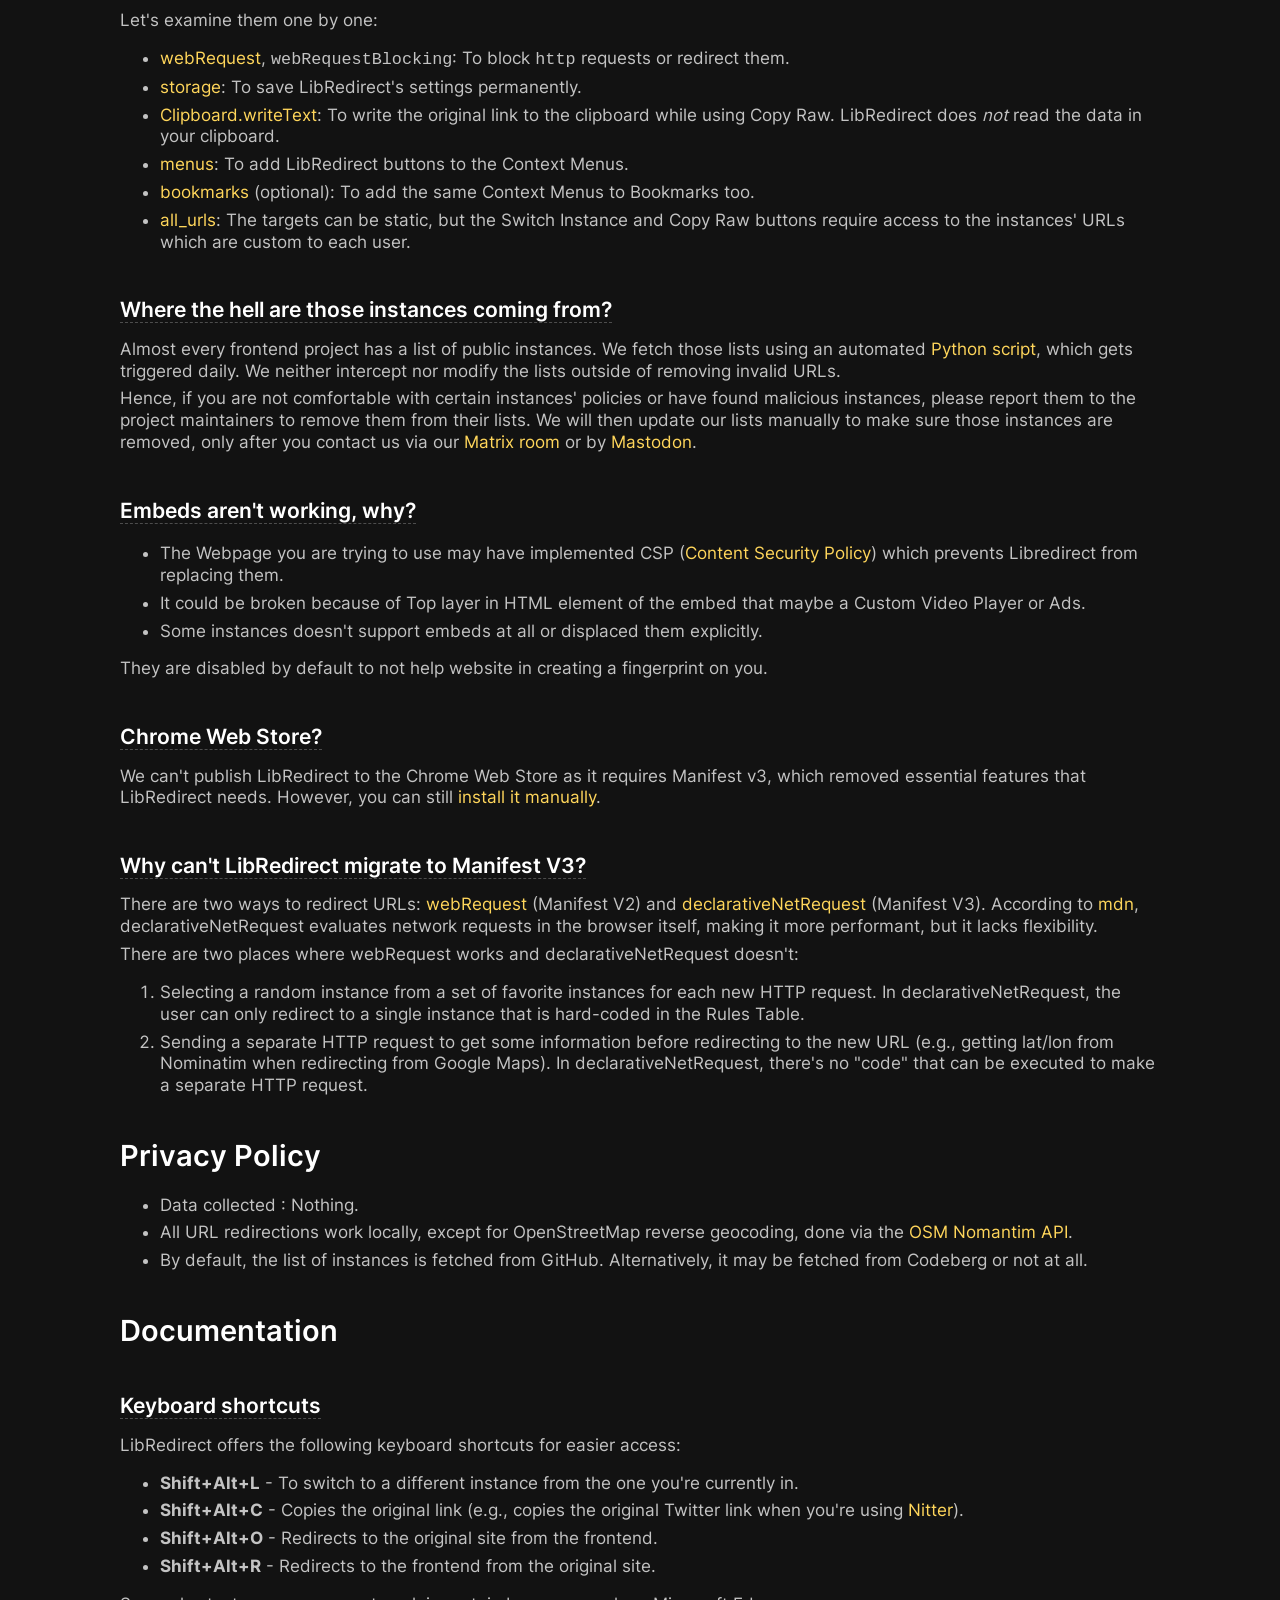
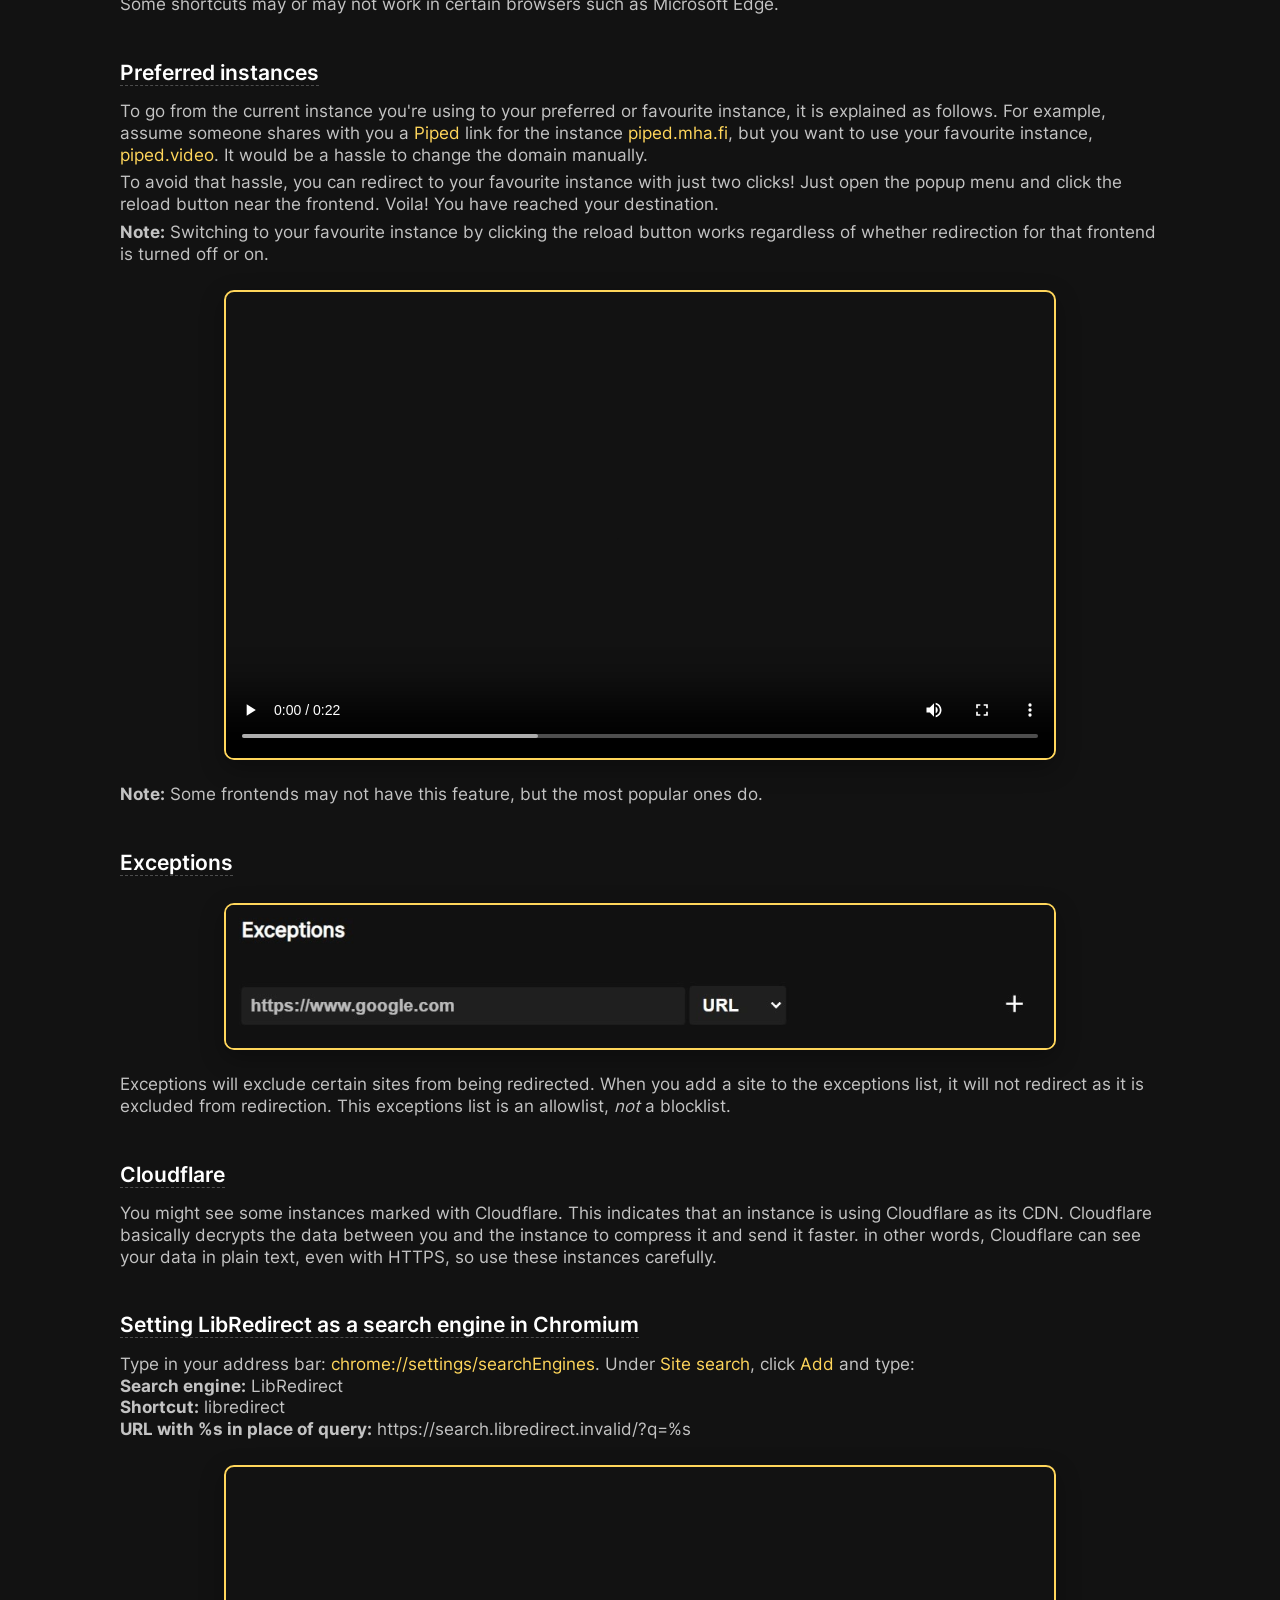
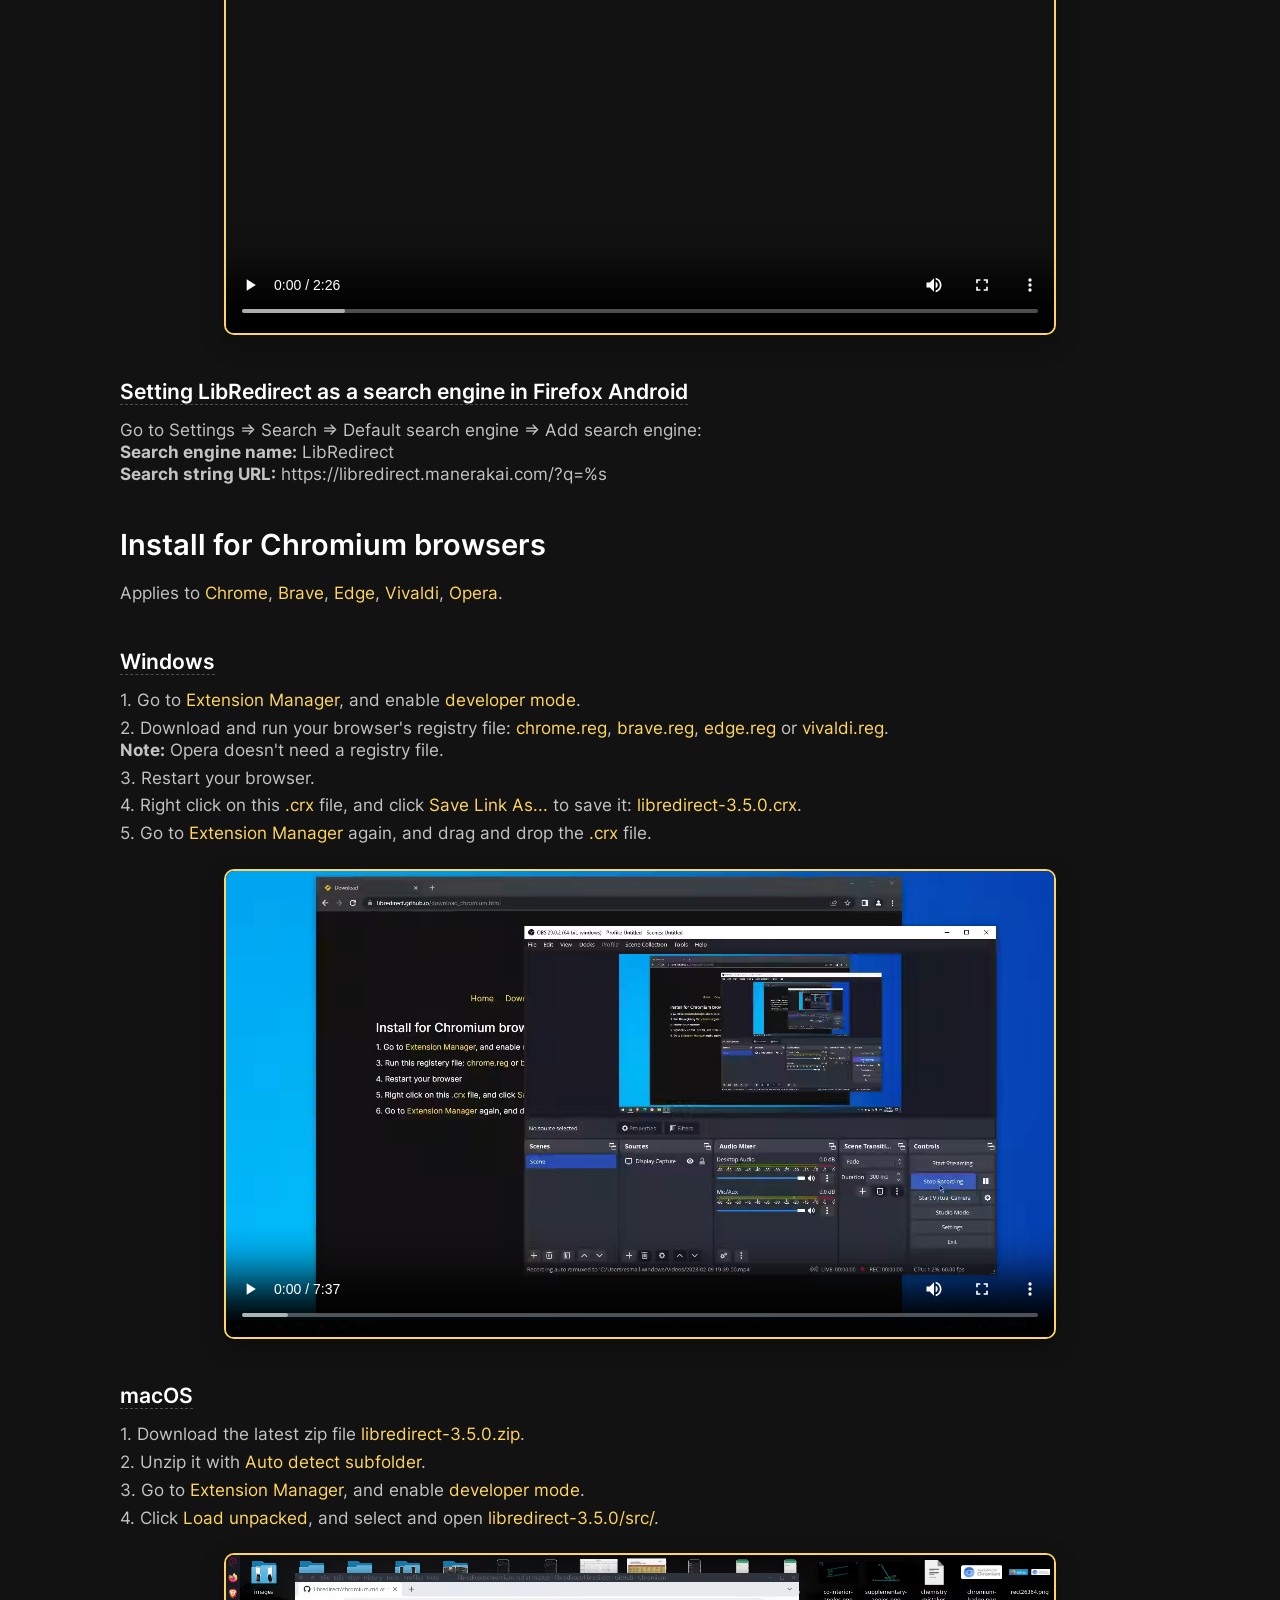
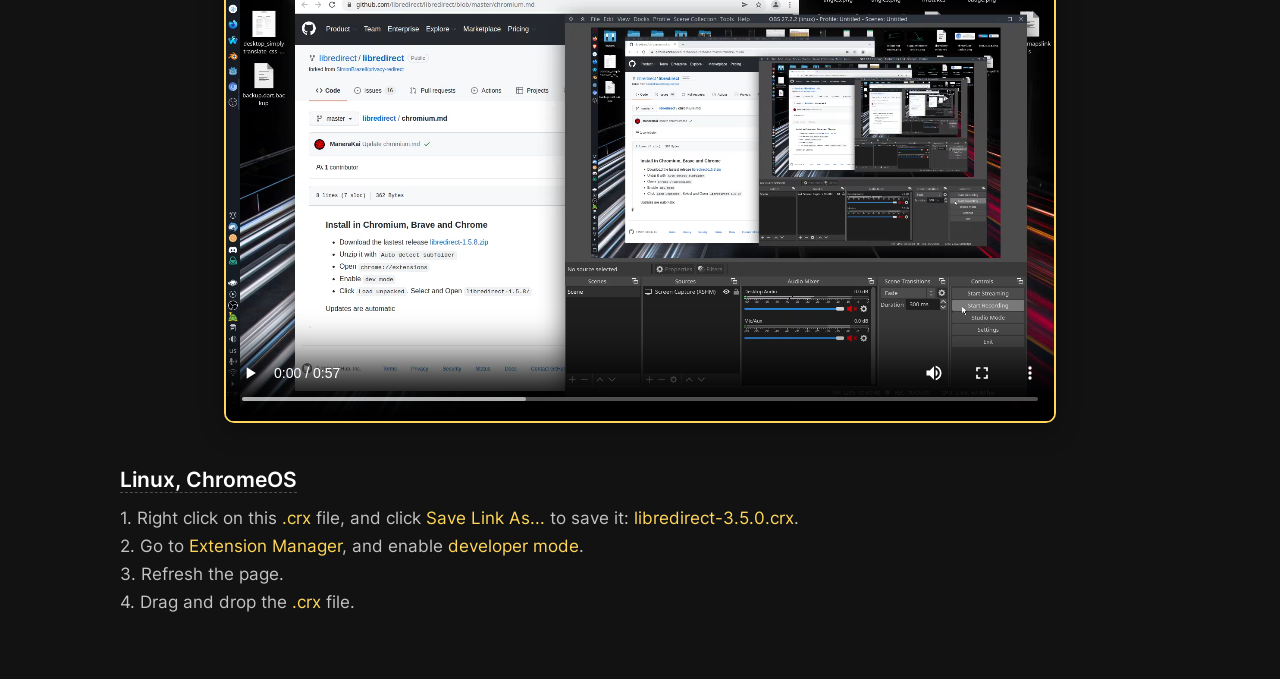
==== commit 653365f7: "Use re-created SVG files instead of images, center some buttons at `donate` page, remove inline styl" ====
--- a/docs.html
+++ b/docs.html
@@ -13,19 +13,18 @@
 		<meta property="og:description" content="A web extension that redirects YouTube, Twitter, Instagram, etc. requests to alternative privacy-friendly frontends">
 		<title>LibRedirect - Documentation</title>
 		<meta name="referrer" content="same-origin">
-		<meta http-equiv="Content-Security-Policy" content="default-src 'none'; base-uri 'self'; form-action 'self'; script-src 'none'; style-src 'self' 'unsafe-inline'; img-src 'self'; font-src 'self'; frame-src 'self'; media-src 'self';">
+		<meta http-equiv="Content-Security-Policy" content="default-src 'none'; base-uri 'self'; form-action 'self'; script-src 'none'; style-src 'self'; img-src 'self'; font-src 'self'; frame-src 'self'; media-src 'self';">
 	</head>
 	<body>
 		<div id="body">
 			<div id="logo">
 				<a href="./index.html">
-					<img src="assets/images/libredirect.svg" width="160" height="160" alt="LibRedirect icon">
-					<h1>LibRedirect</h1>
+					<img src="assets/images/libredirect-logo.svg" alt="LibRedirect Logo">
 				</a>
 			</div>
 			<div class="nav_bar">
 				<a href="./index.html">Home</a>
-				<a href="./docs.html" style="font-weight: bold;">Documentation</a>
+				<a href="./docs.html" class="active">Documentation</a>
 				<a href="./donate.html">Support LibRedirect ❤️</a>
 			</div>
 			<h2 id="faq">Frequently Asked Questions</h2>
@@ -190,21 +189,21 @@
 			<p>3. Restart your browser.</p>
 			<p>4. Right click on this <span class="yellow">.crx</span>
 				file, and click <span class="yellow">Save Link As...</span>
-				to save it: <a href="https://github.com/libredirect/browser_extension/releases/download/v3.4.0/libredirect-3.4.0.crx">libredirect-3.4.0.crx</a>.</p>
+				to save it: <a href="https://github.com/libredirect/browser_extension/releases/download/v3.5.0/libredirect-3.5.0.crx">libredirect-3.5.0.crx</a>.</p>
 			<p>5. Go to <span class="yellow">Extension Manager</span>
 				again, and drag and drop the <span class="yellow">.crx</span>
 				file.</p>
 			<video src="./assets/videos/install_chromium.webm" controls></video>
 			<h3 id="mac"><a href="#mac">macOS</a></h3>
-			<p>1. Download the latest zip file <a href="https://github.com/libredirect/browser_extension/releases/download/v3.4.0/libredirect-3.4.0.zip">libredirect-3.4.0.zip</a>.</p>
+			<p>1. Download the latest zip file <a href="https://github.com/libredirect/browser_extension/releases/download/v3.5.0/libredirect-3.5.0.zip">libredirect-3.5.0.zip</a>.</p>
 			<p>2. Unzip it with <span class="yellow">Auto detect subfolder</span>.</p>
 			<p>3. Go to <span class="yellow">Extension Manager</span>, and enable <span class="yellow">developer mode</span>.</p>
-			<p>4. Click <span class="yellow">Load unpacked</span>, and select and open <span class="yellow">libredirect-3.4.0/src/</span>.</p>
+			<p>4. Click <span class="yellow">Load unpacked</span>, and select and open <span class="yellow">libredirect-3.5.0/src/</span>.</p>
 			<video src="./assets/videos/install_chrome_load_unpacked.webm" controls></video>
 			<h3 id="linux"><a href="#linux">Linux, ChromeOS</a></h3>
 			<p>1. Right click on this <span class="yellow">.crx</span>
 				file, and click <span class="yellow">Save Link As...</span>
-				to save it: <a href="https://github.com/libredirect/browser_extension/releases/download/v3.4.0/libredirect-3.4.0.crx">libredirect-3.4.0.crx</a>.</p>
+				to save it: <a href="https://github.com/libredirect/browser_extension/releases/download/v3.5.0/libredirect-3.5.0.crx">libredirect-3.5.0.crx</a>.</p>
 			<p>2. Go to <span class="yellow">Extension Manager</span>, and enable <span class="yellow">developer mode</span>.</p>
 			<p>3. Refresh the page.</p>
 			<p>4. Drag and drop the <span class="yellow">.crx</span>
--- a/style.css
+++ b/style.css
@@ -75,7 +75,7 @@
 }
 
 #logo img {
-  width: 75px;
+  width: 512px;
   height: auto;
 }
 
@@ -107,9 +107,10 @@
 }
 
 .nav_bar a:hover,
-.nav_bar a[style*="font-weight: bold"] {
+.nav_bar a.active {
   color: var(--active);
   text-decoration: none !important;
+  font-weight: bold;
 }
 
 h2 {
@@ -444,3 +445,15 @@
 body.popup input[type="checkbox"]:checked::before {
   left: 24px;
 }
+
+.connect-links {
+  display: flex;
+  flex-wrap: wrap;
+  justify-content: center;
+  align-items: center;
+  gap: 5px 15px;
+}
+
+.donate-spacing {
+  margin: 30px 0;
+}
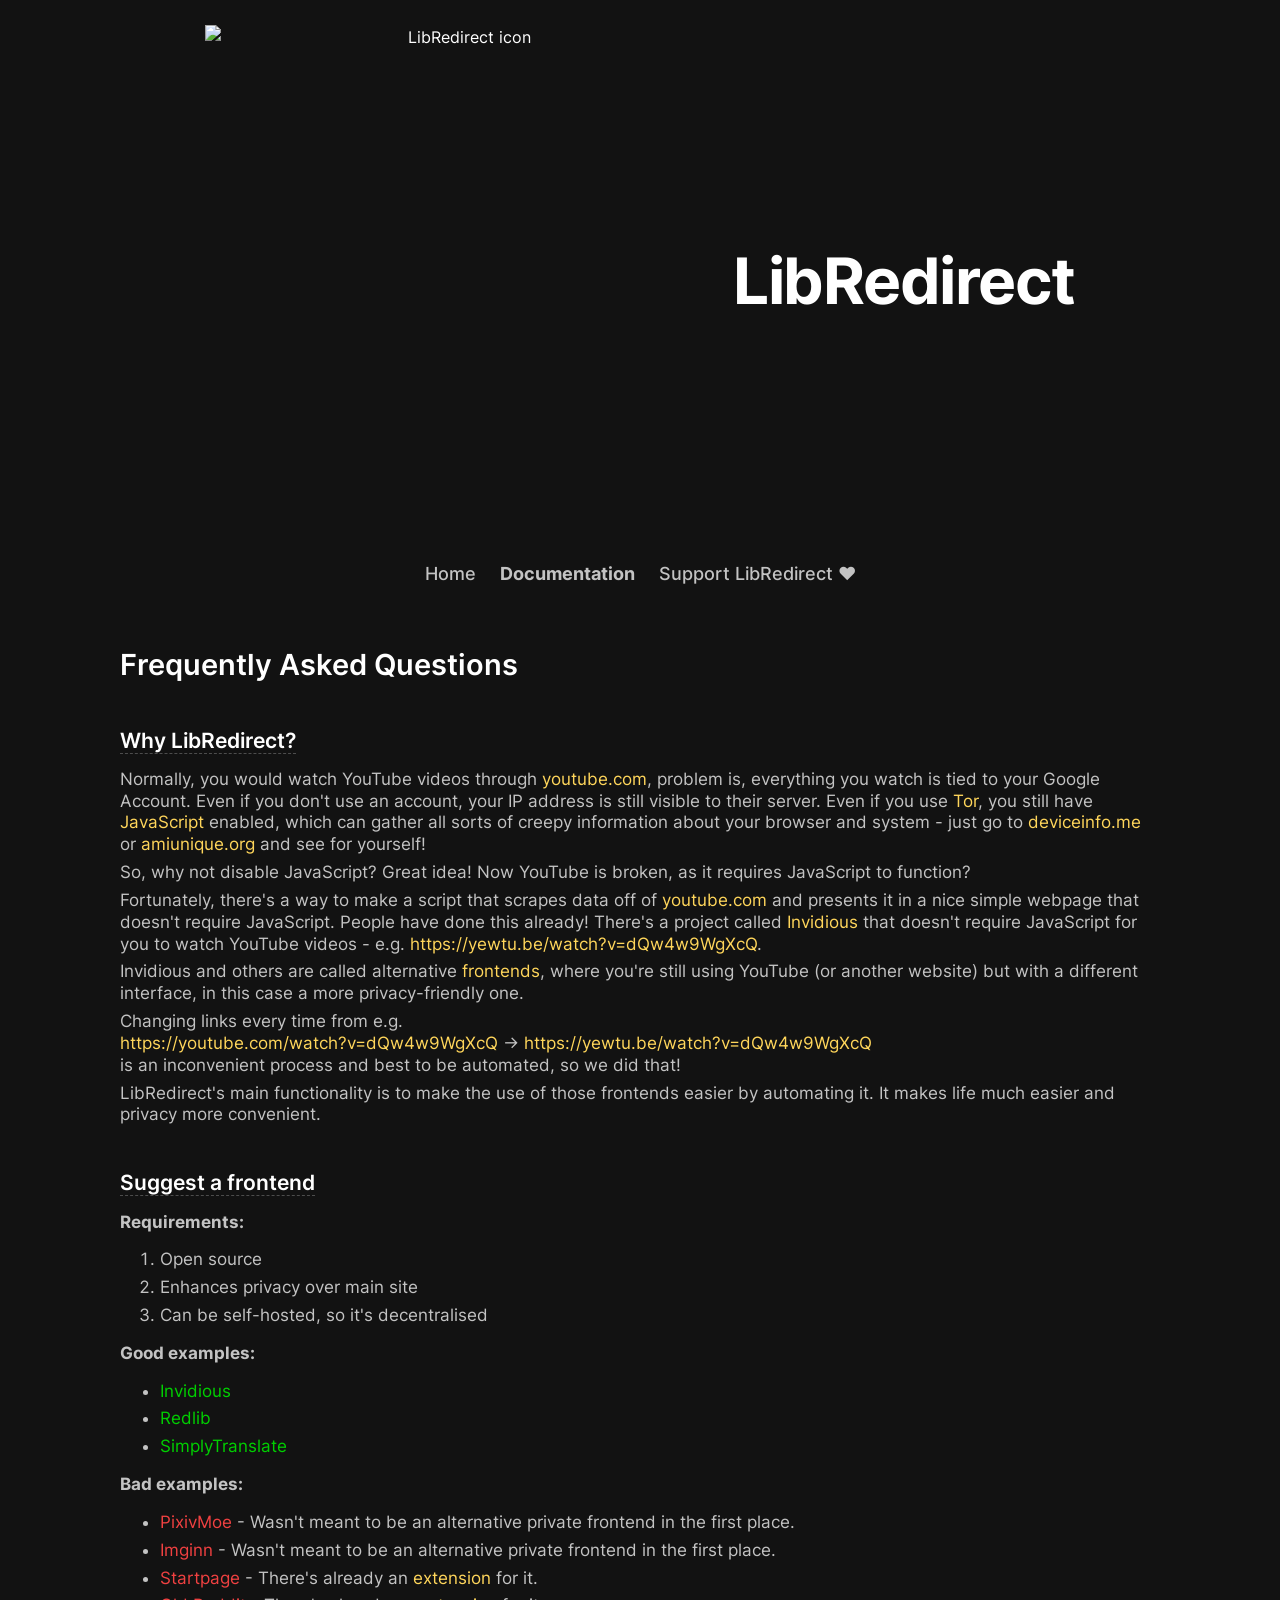
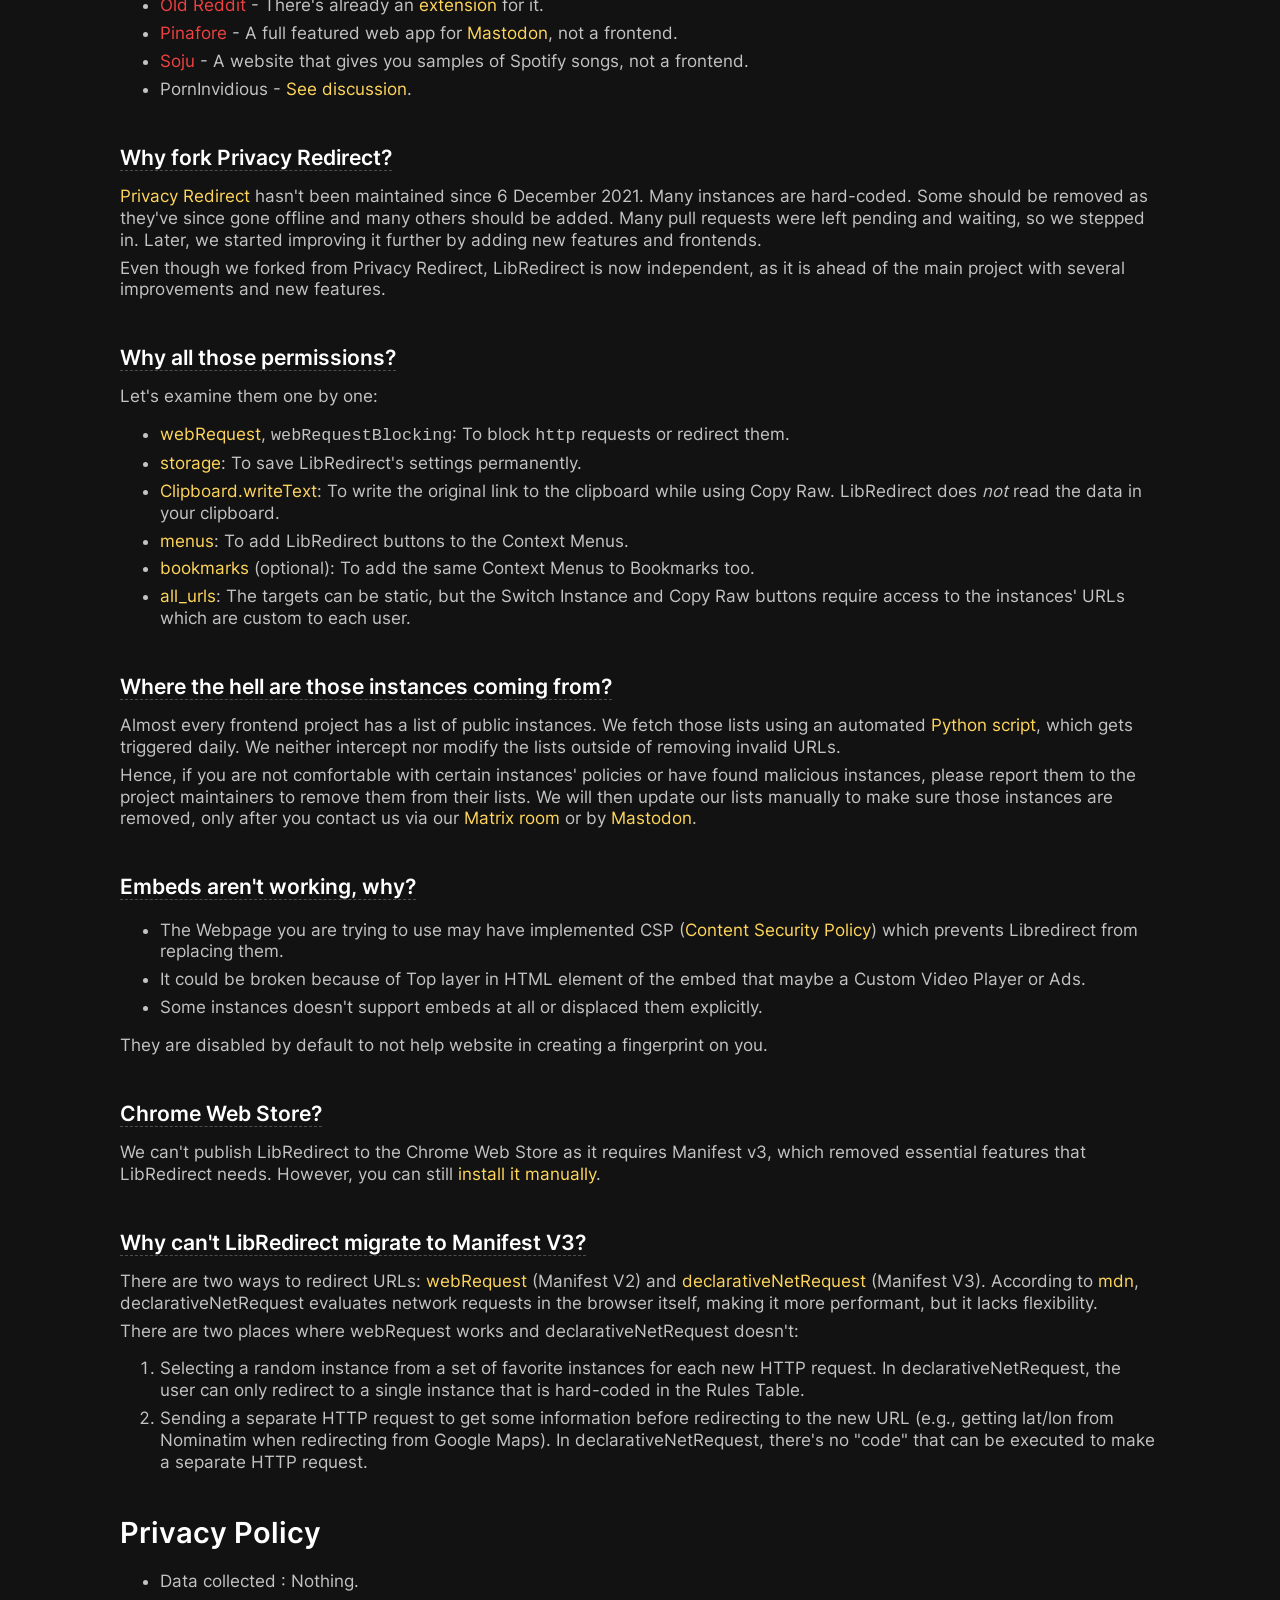
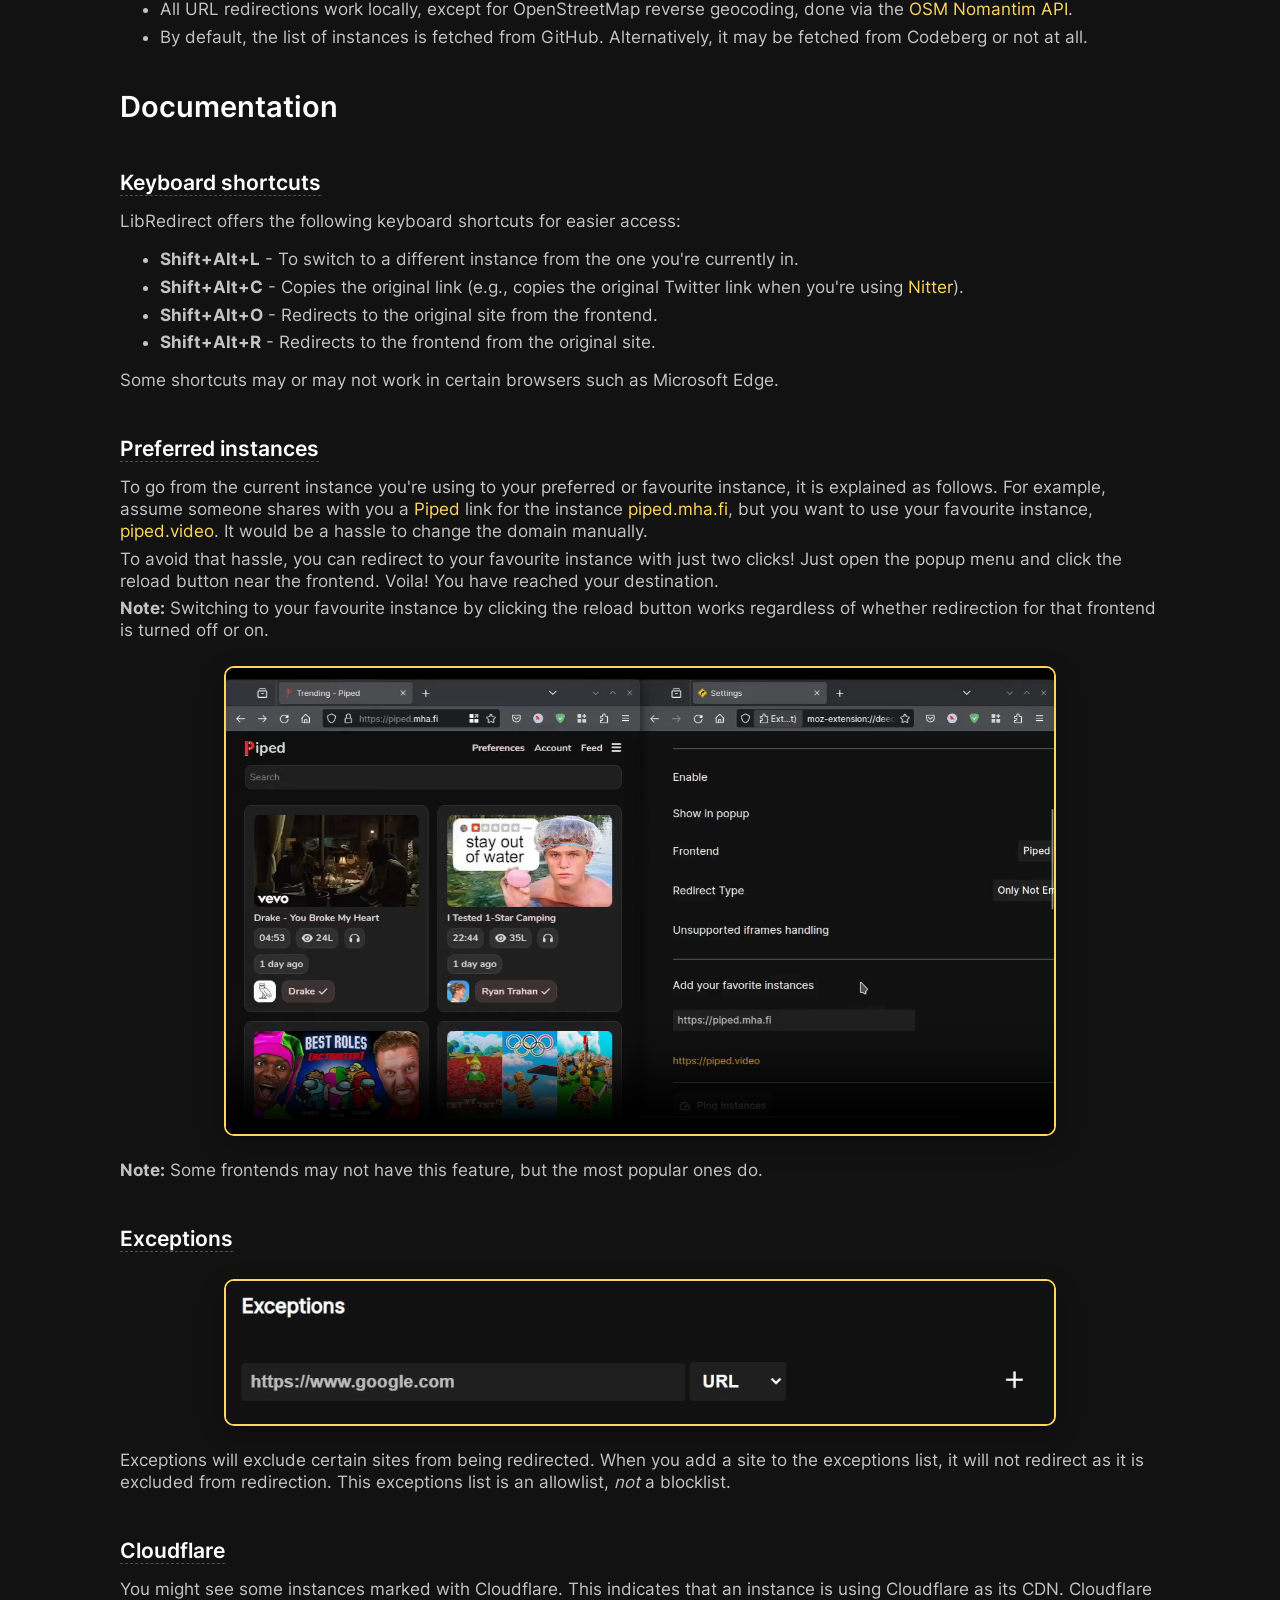
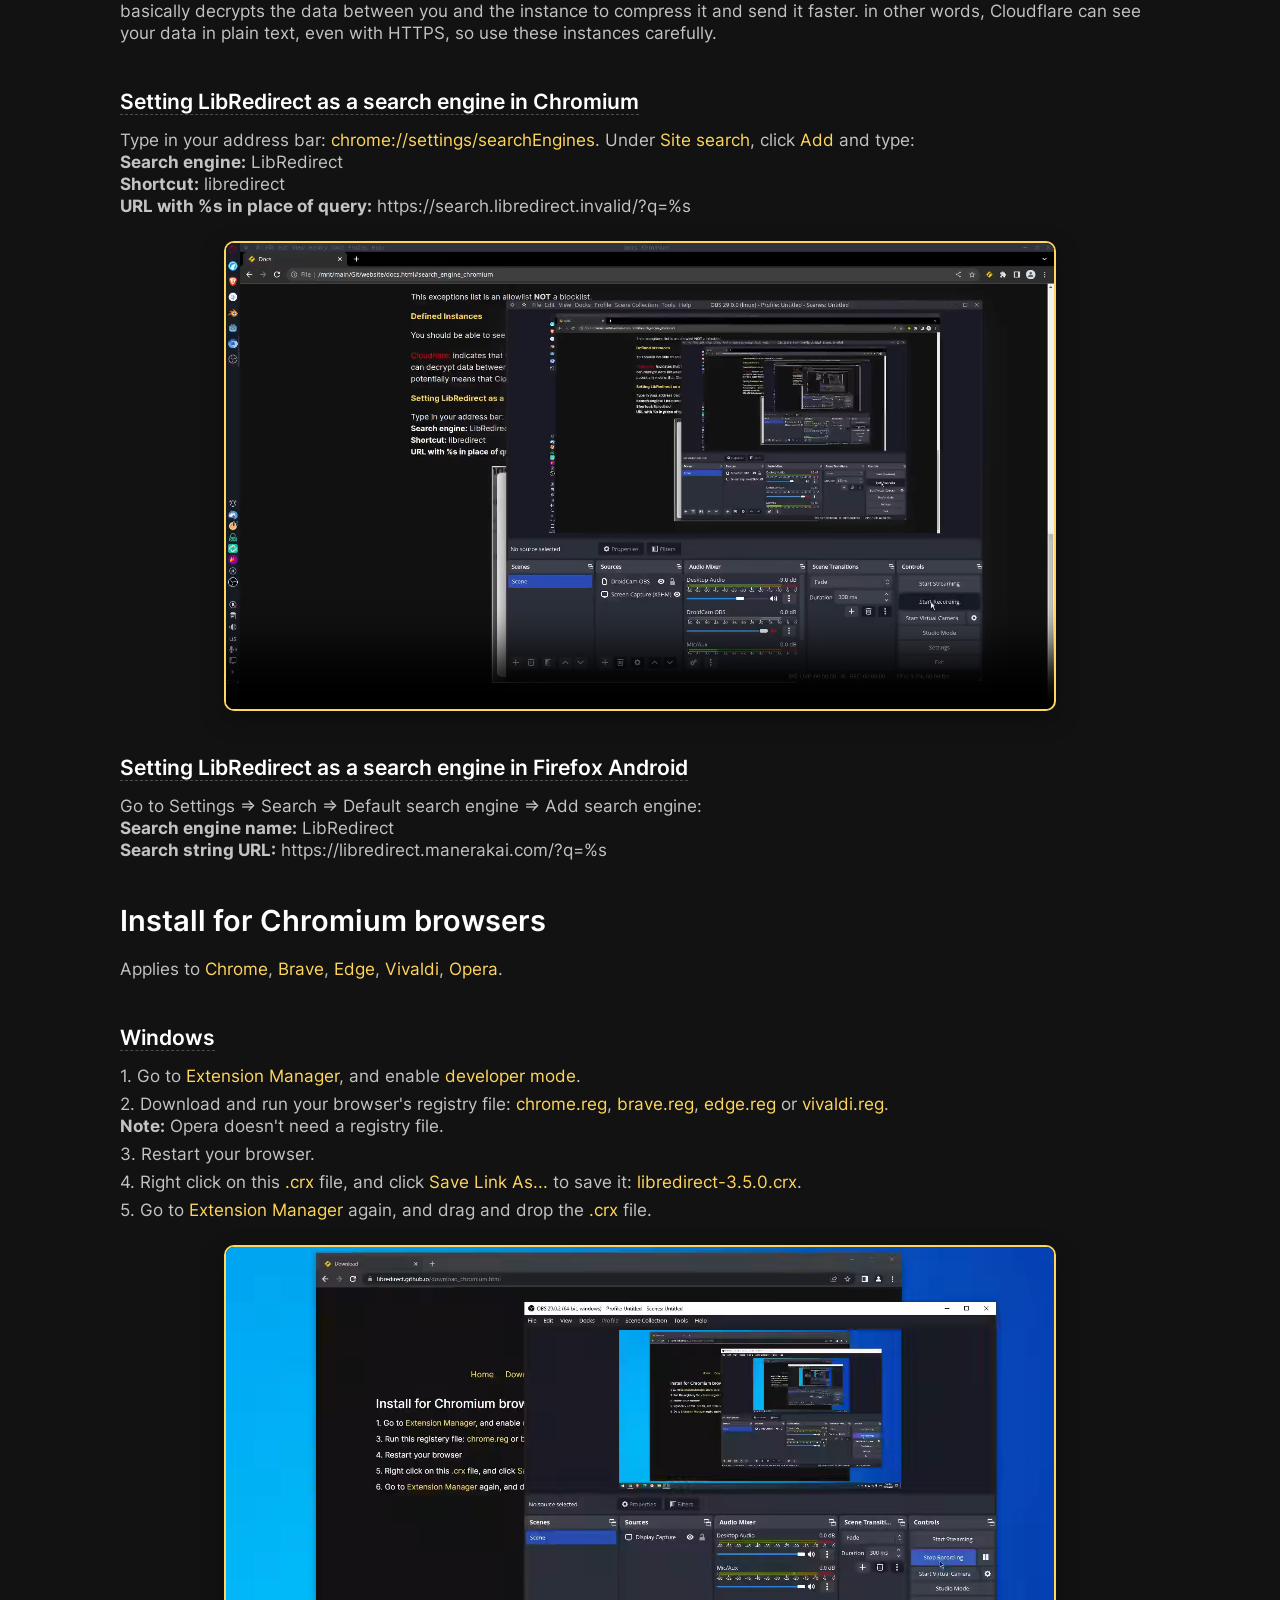
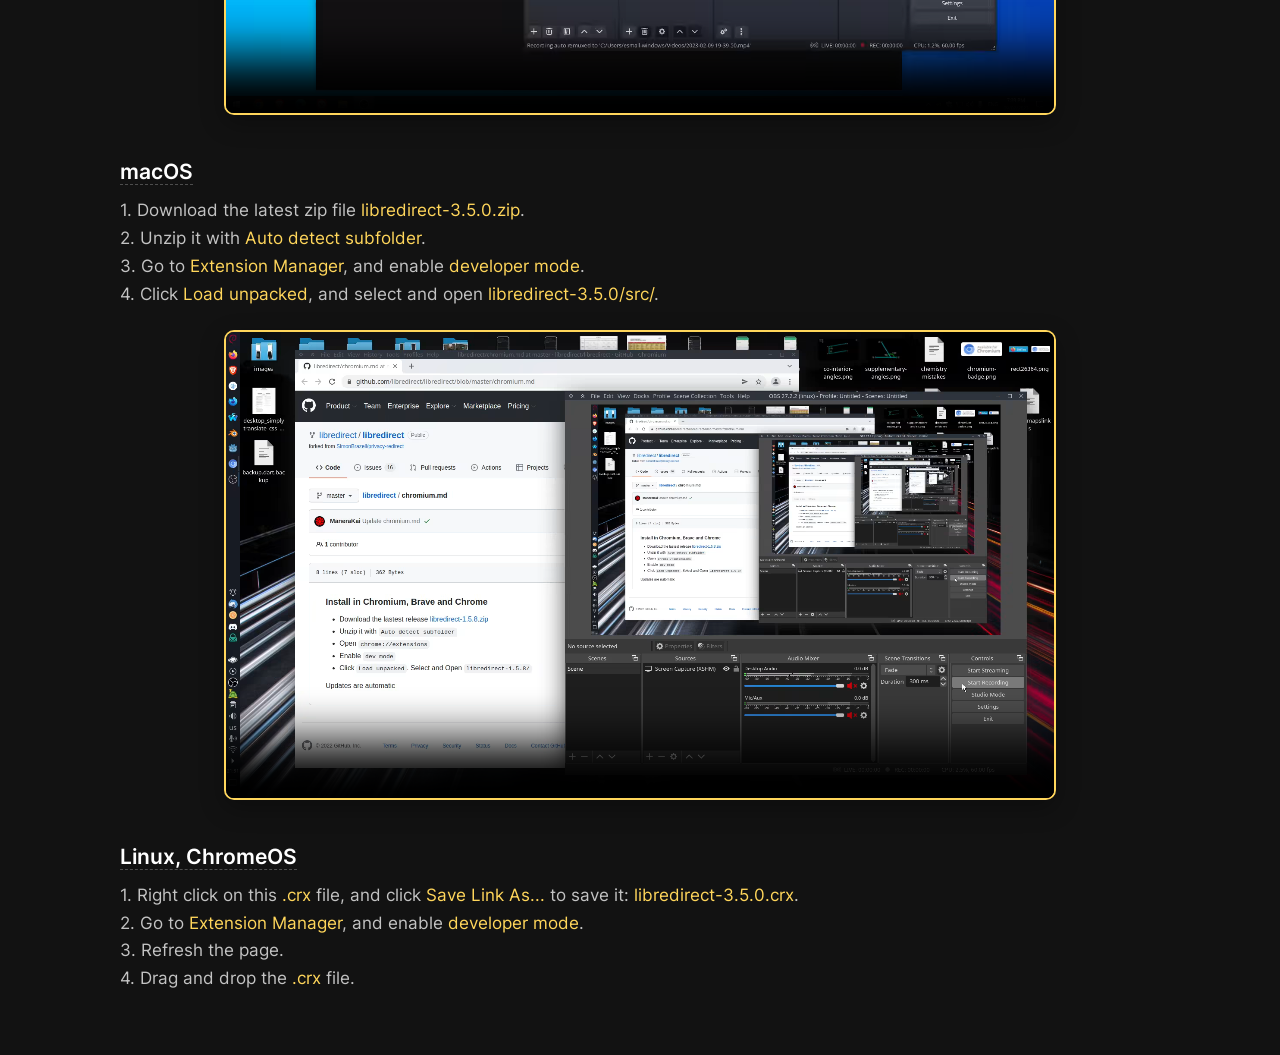
==== commit 8bf2724a: "v3.4.0 => v3.5.0" ====
--- a/docs.html
+++ b/docs.html
@@ -13,18 +13,19 @@
 		<meta property="og:description" content="A web extension that redirects YouTube, Twitter, Instagram, etc. requests to alternative privacy-friendly frontends">
 		<title>LibRedirect - Documentation</title>
 		<meta name="referrer" content="same-origin">
-		<meta http-equiv="Content-Security-Policy" content="default-src 'none'; base-uri 'self'; form-action 'self'; script-src 'none'; style-src 'self'; img-src 'self'; font-src 'self'; frame-src 'self'; media-src 'self';">
+		<meta http-equiv="Content-Security-Policy" content="default-src 'none'; base-uri 'self'; form-action 'self'; script-src 'none'; style-src 'self' 'unsafe-inline'; img-src 'self'; font-src 'self'; frame-src 'self'; media-src 'self';">
 	</head>
 	<body>
 		<div id="body">
 			<div id="logo">
 				<a href="./index.html">
-					<img src="assets/images/libredirect-logo.svg" alt="LibRedirect Logo">
+					<img src="assets/images/libredirect.svg" width="160" height="160" alt="LibRedirect icon">
+					<h1>LibRedirect</h1>
 				</a>
 			</div>
 			<div class="nav_bar">
 				<a href="./index.html">Home</a>
-				<a href="./docs.html" class="active">Documentation</a>
+				<a href="./docs.html" style="font-weight: bold;">Documentation</a>
 				<a href="./donate.html">Support LibRedirect ❤️</a>
 			</div>
 			<h2 id="faq">Frequently Asked Questions</h2>
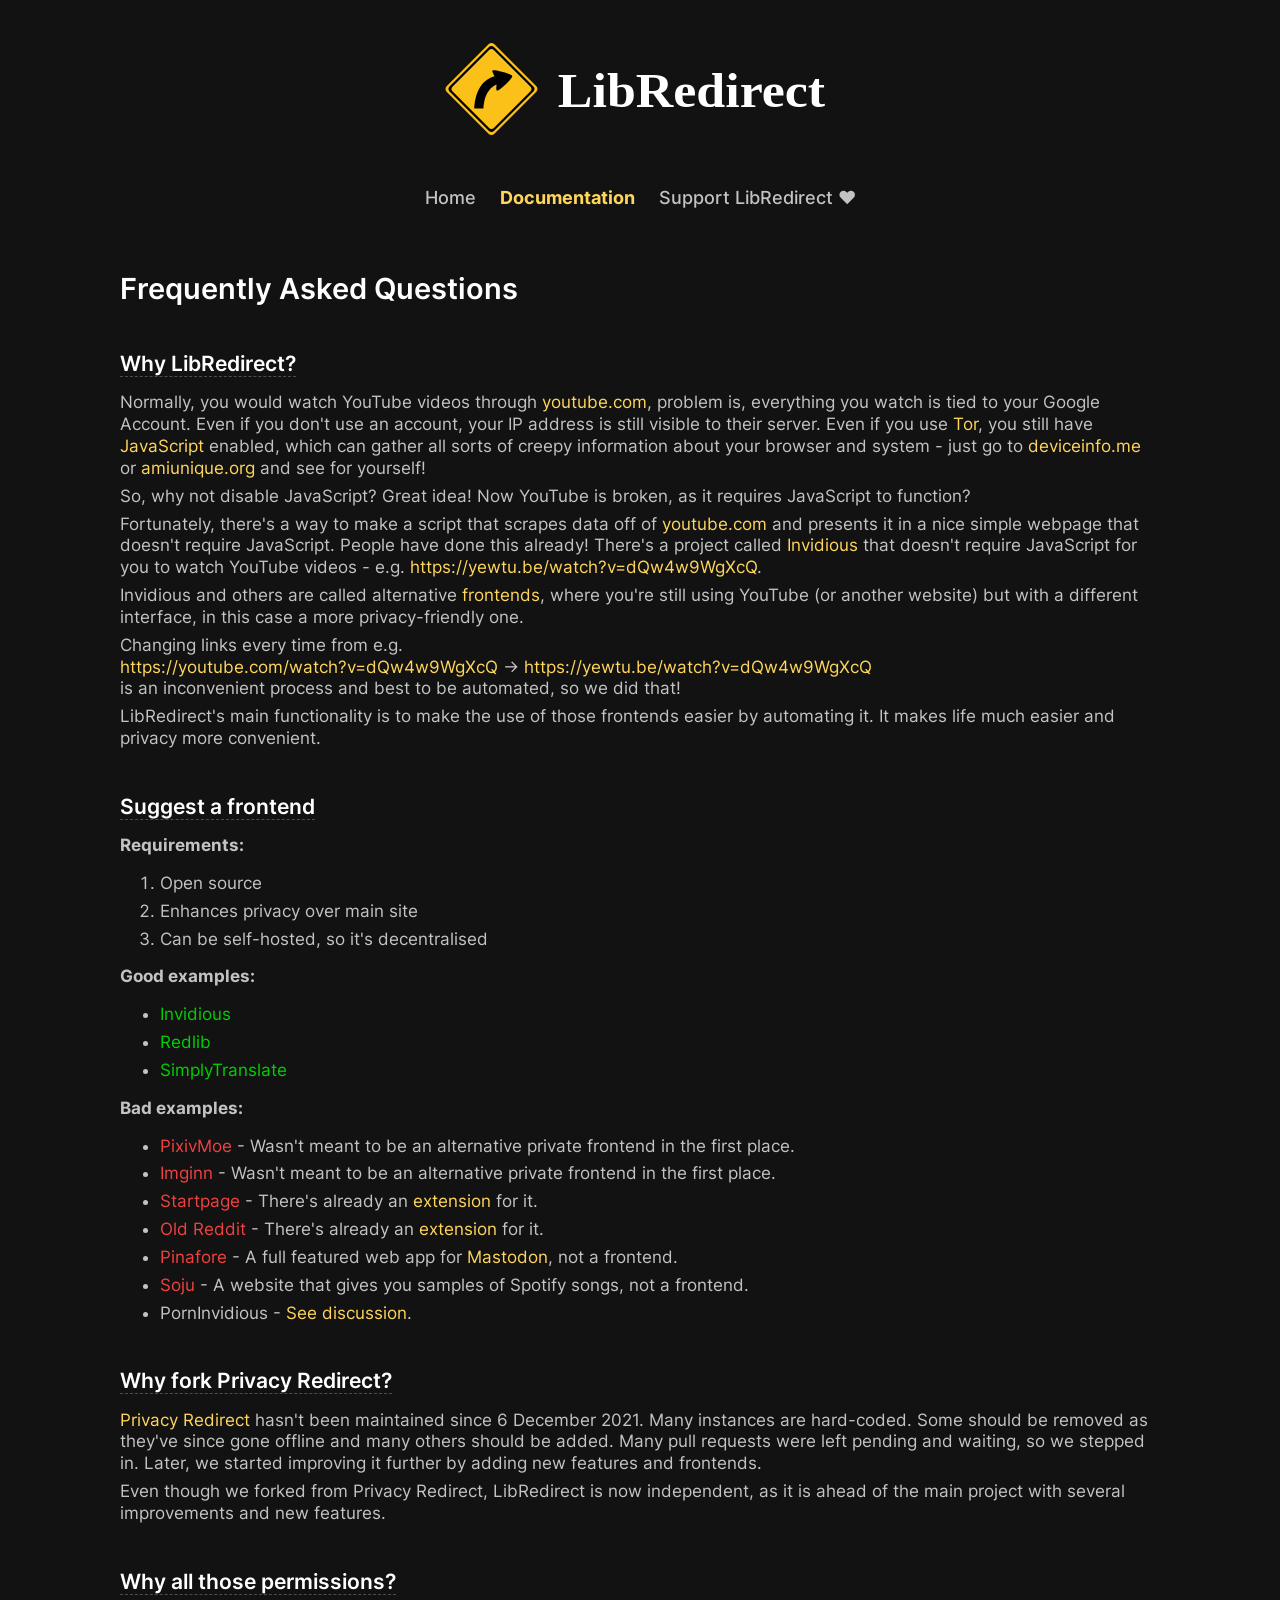
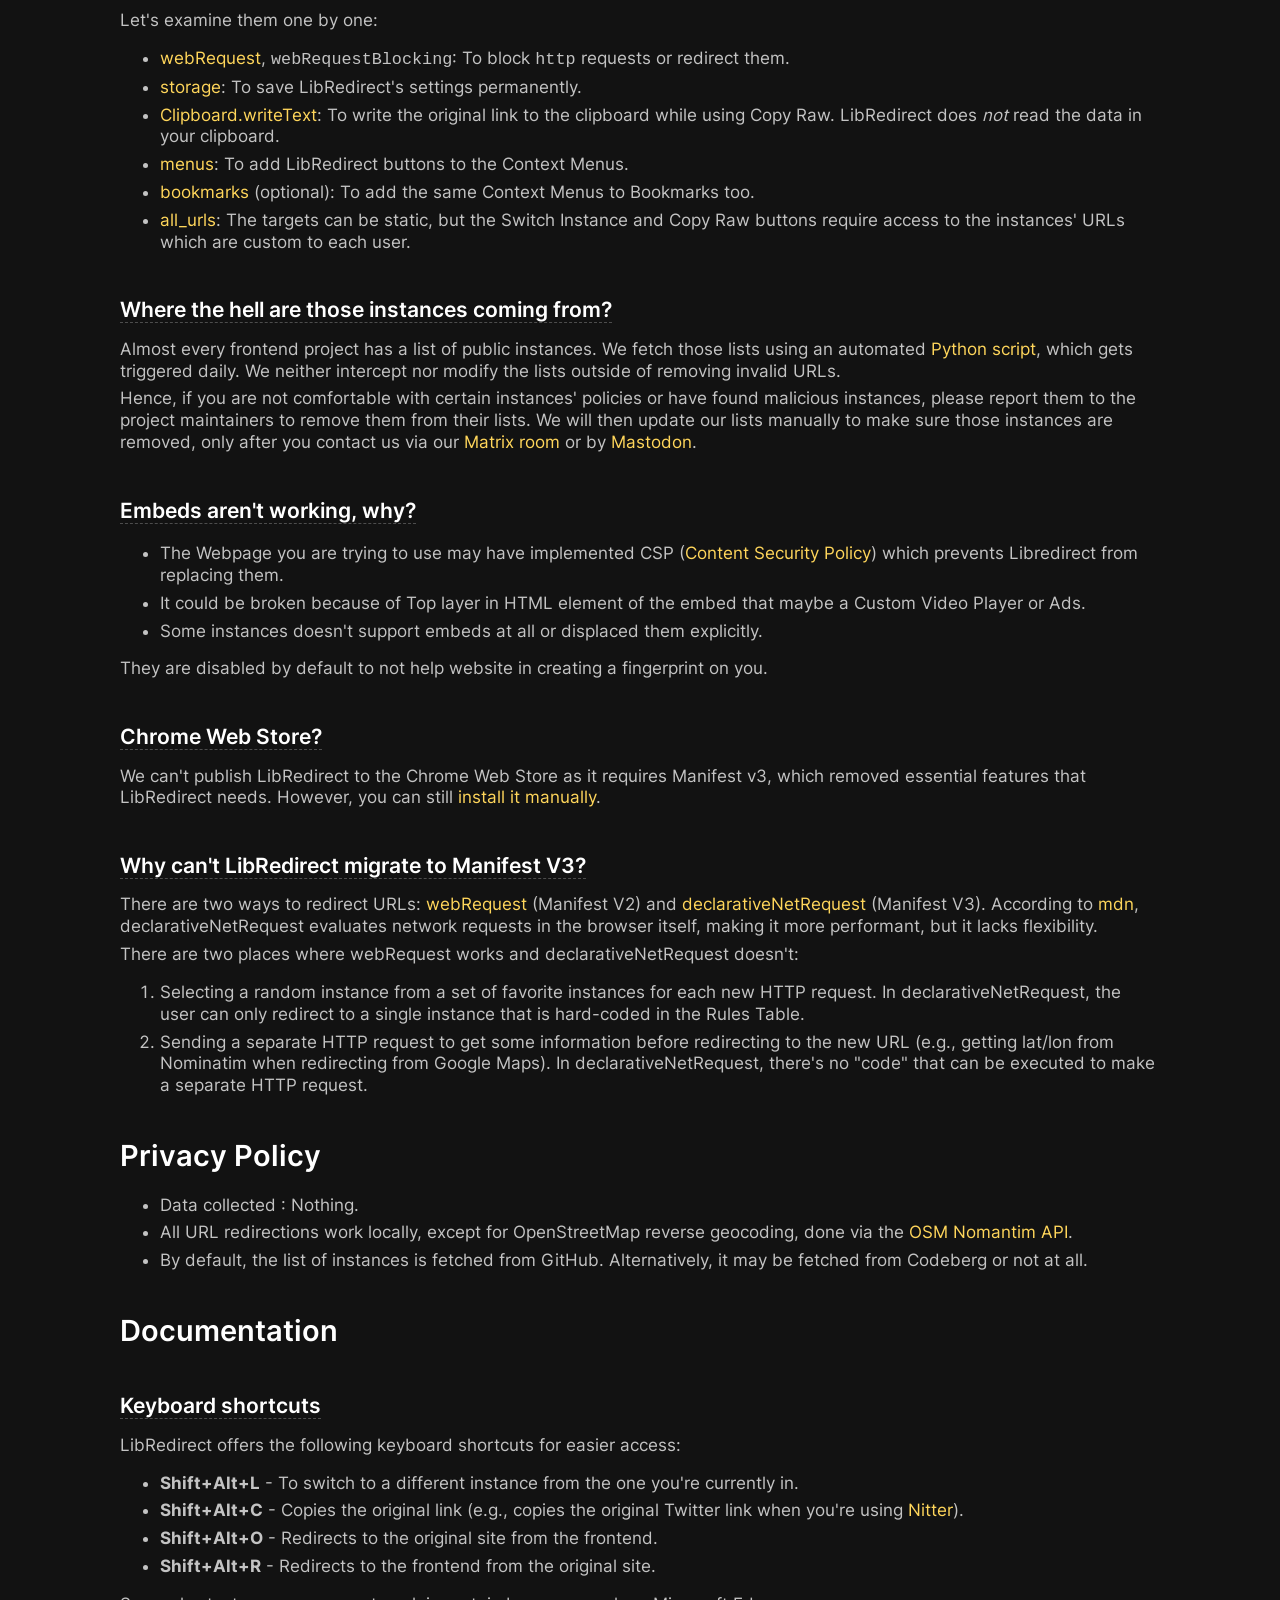
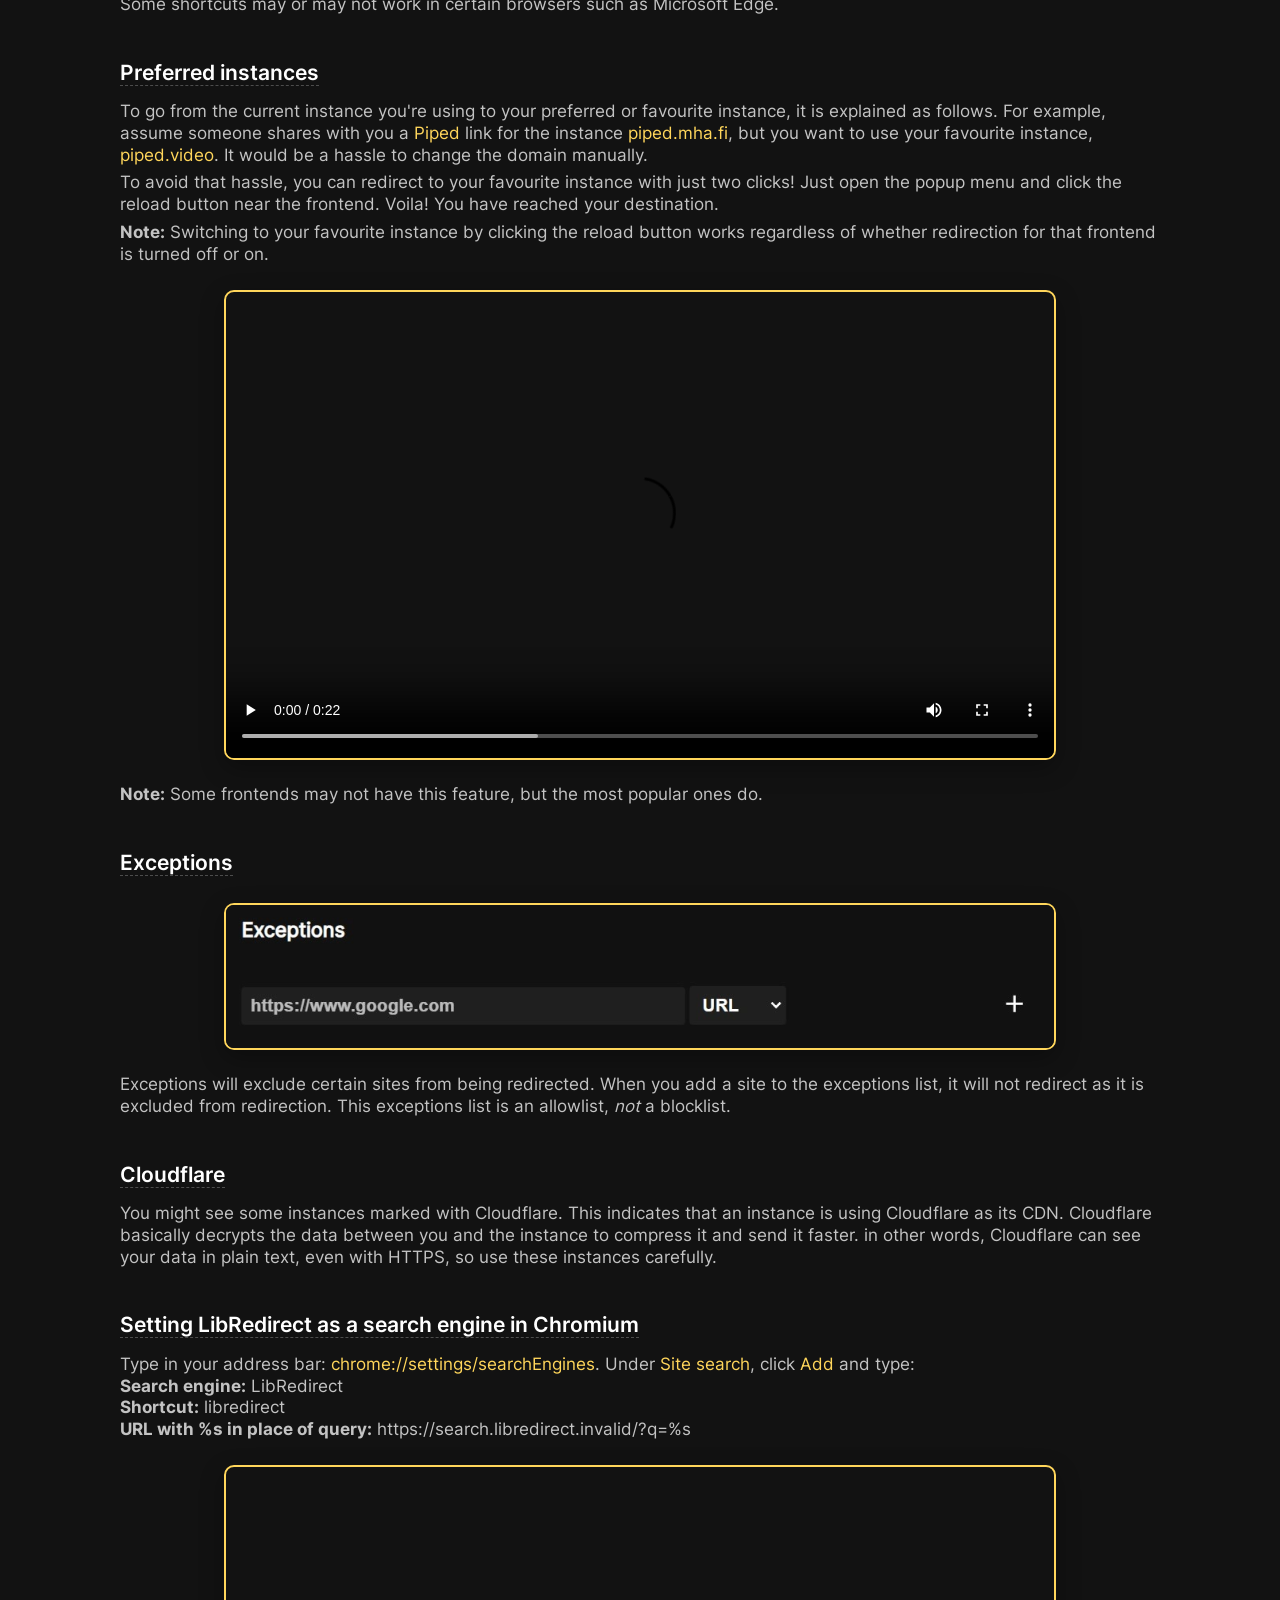
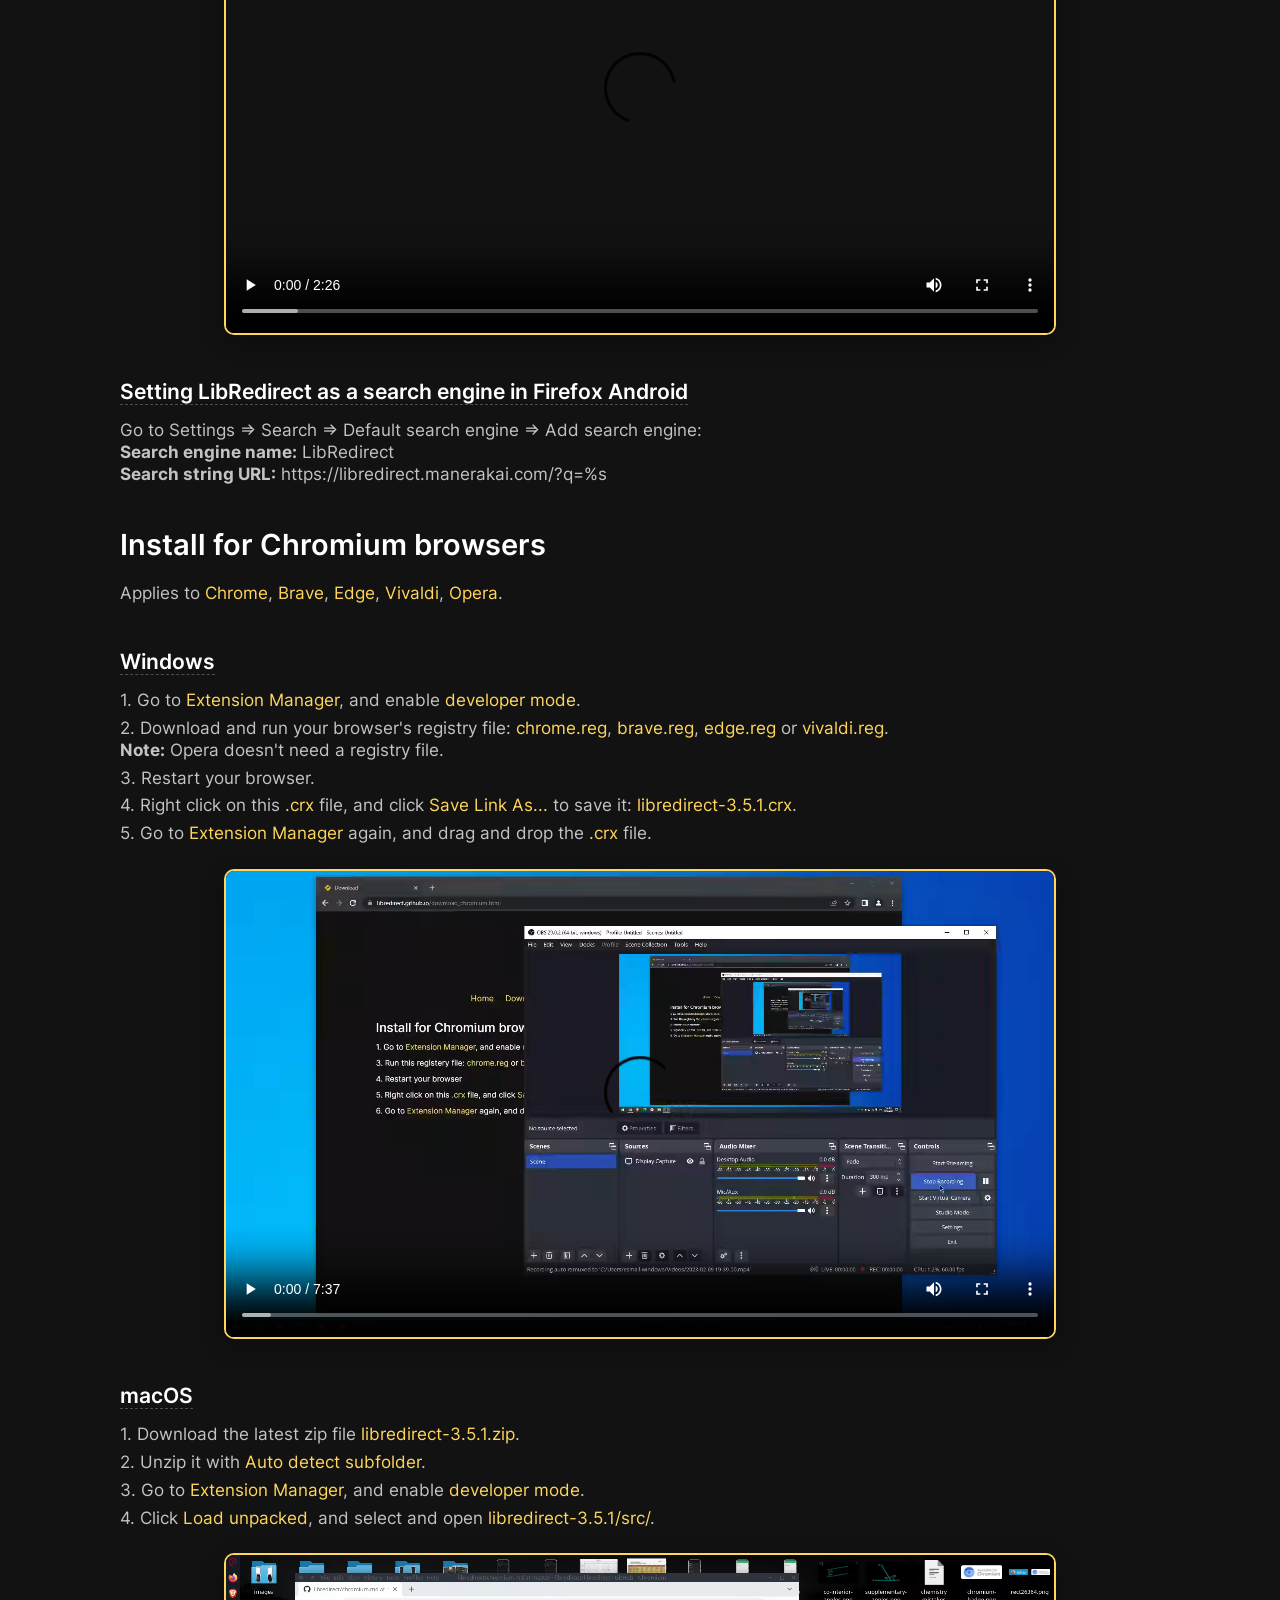
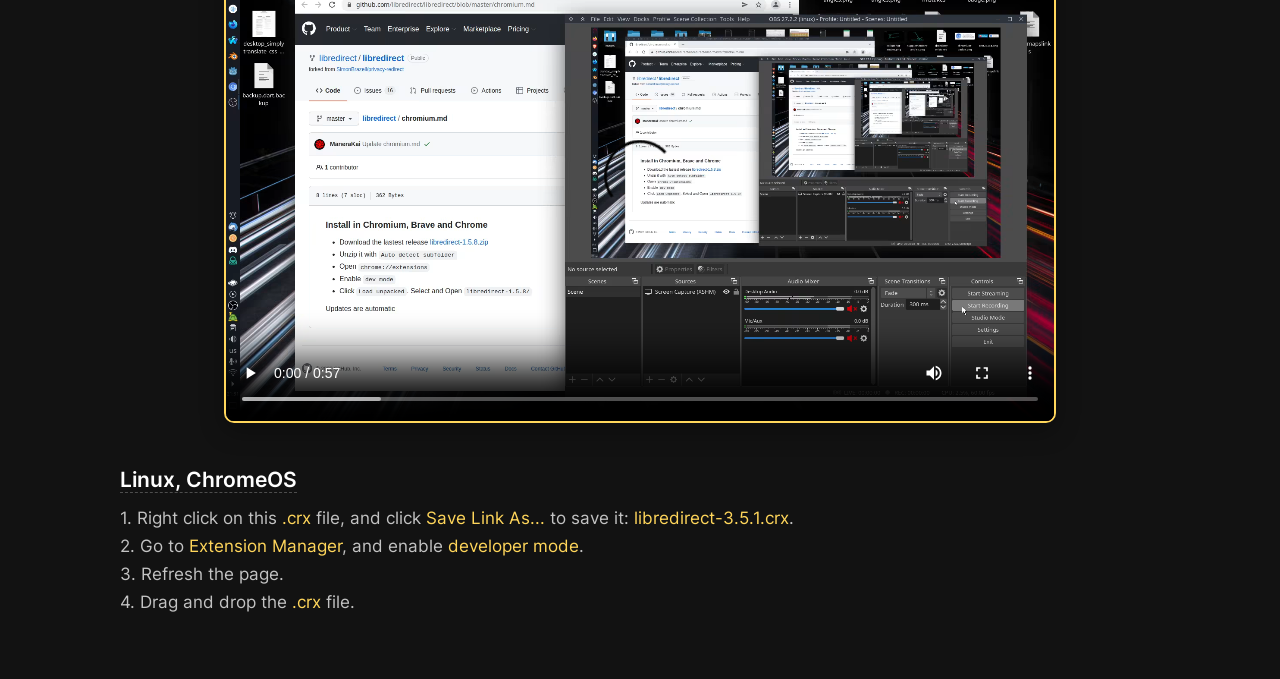
==== commit de9aad0f: "v3.5.0 => v3.5.1" ====
--- a/docs.html
+++ b/docs.html
@@ -13,19 +13,18 @@
 		<meta property="og:description" content="A web extension that redirects YouTube, Twitter, Instagram, etc. requests to alternative privacy-friendly frontends">
 		<title>LibRedirect - Documentation</title>
 		<meta name="referrer" content="same-origin">
-		<meta http-equiv="Content-Security-Policy" content="default-src 'none'; base-uri 'self'; form-action 'self'; script-src 'none'; style-src 'self' 'unsafe-inline'; img-src 'self'; font-src 'self'; frame-src 'self'; media-src 'self';">
+		<meta http-equiv="Content-Security-Policy" content="default-src 'none'; base-uri 'self'; form-action 'self'; script-src 'none'; style-src 'self'; img-src 'self'; font-src 'self'; frame-src 'self'; media-src 'self';">
 	</head>
 	<body>
 		<div id="body">
 			<div id="logo">
 				<a href="./index.html">
-					<img src="assets/images/libredirect.svg" width="160" height="160" alt="LibRedirect icon">
-					<h1>LibRedirect</h1>
+					<img src="assets/images/libredirect-logo.svg" alt="LibRedirect Logo">
 				</a>
 			</div>
 			<div class="nav_bar">
 				<a href="./index.html">Home</a>
-				<a href="./docs.html" style="font-weight: bold;">Documentation</a>
+				<a href="./docs.html" class="active">Documentation</a>
 				<a href="./donate.html">Support LibRedirect ❤️</a>
 			</div>
 			<h2 id="faq">Frequently Asked Questions</h2>
@@ -190,21 +189,21 @@
 			<p>3. Restart your browser.</p>
 			<p>4. Right click on this <span class="yellow">.crx</span>
 				file, and click <span class="yellow">Save Link As...</span>
-				to save it: <a href="https://github.com/libredirect/browser_extension/releases/download/v3.5.0/libredirect-3.5.0.crx">libredirect-3.5.0.crx</a>.</p>
+				to save it: <a href="https://github.com/libredirect/browser_extension/releases/download/v3.5.1/libredirect-3.5.1.crx">libredirect-3.5.1.crx</a>.</p>
 			<p>5. Go to <span class="yellow">Extension Manager</span>
 				again, and drag and drop the <span class="yellow">.crx</span>
 				file.</p>
 			<video src="./assets/videos/install_chromium.webm" controls></video>
 			<h3 id="mac"><a href="#mac">macOS</a></h3>
-			<p>1. Download the latest zip file <a href="https://github.com/libredirect/browser_extension/releases/download/v3.5.0/libredirect-3.5.0.zip">libredirect-3.5.0.zip</a>.</p>
+			<p>1. Download the latest zip file <a href="https://github.com/libredirect/browser_extension/releases/download/v3.5.1/libredirect-3.5.1.zip">libredirect-3.5.1.zip</a>.</p>
 			<p>2. Unzip it with <span class="yellow">Auto detect subfolder</span>.</p>
 			<p>3. Go to <span class="yellow">Extension Manager</span>, and enable <span class="yellow">developer mode</span>.</p>
-			<p>4. Click <span class="yellow">Load unpacked</span>, and select and open <span class="yellow">libredirect-3.5.0/src/</span>.</p>
+			<p>4. Click <span class="yellow">Load unpacked</span>, and select and open <span class="yellow">libredirect-3.5.1/src/</span>.</p>
 			<video src="./assets/videos/install_chrome_load_unpacked.webm" controls></video>
 			<h3 id="linux"><a href="#linux">Linux, ChromeOS</a></h3>
 			<p>1. Right click on this <span class="yellow">.crx</span>
 				file, and click <span class="yellow">Save Link As...</span>
-				to save it: <a href="https://github.com/libredirect/browser_extension/releases/download/v3.5.0/libredirect-3.5.0.crx">libredirect-3.5.0.crx</a>.</p>
+				to save it: <a href="https://github.com/libredirect/browser_extension/releases/download/v3.5.1/libredirect-3.5.1.crx">libredirect-3.5.1.crx</a>.</p>
 			<p>2. Go to <span class="yellow">Extension Manager</span>, and enable <span class="yellow">developer mode</span>.</p>
 			<p>3. Refresh the page.</p>
 			<p>4. Drag and drop the <span class="yellow">.crx</span>
